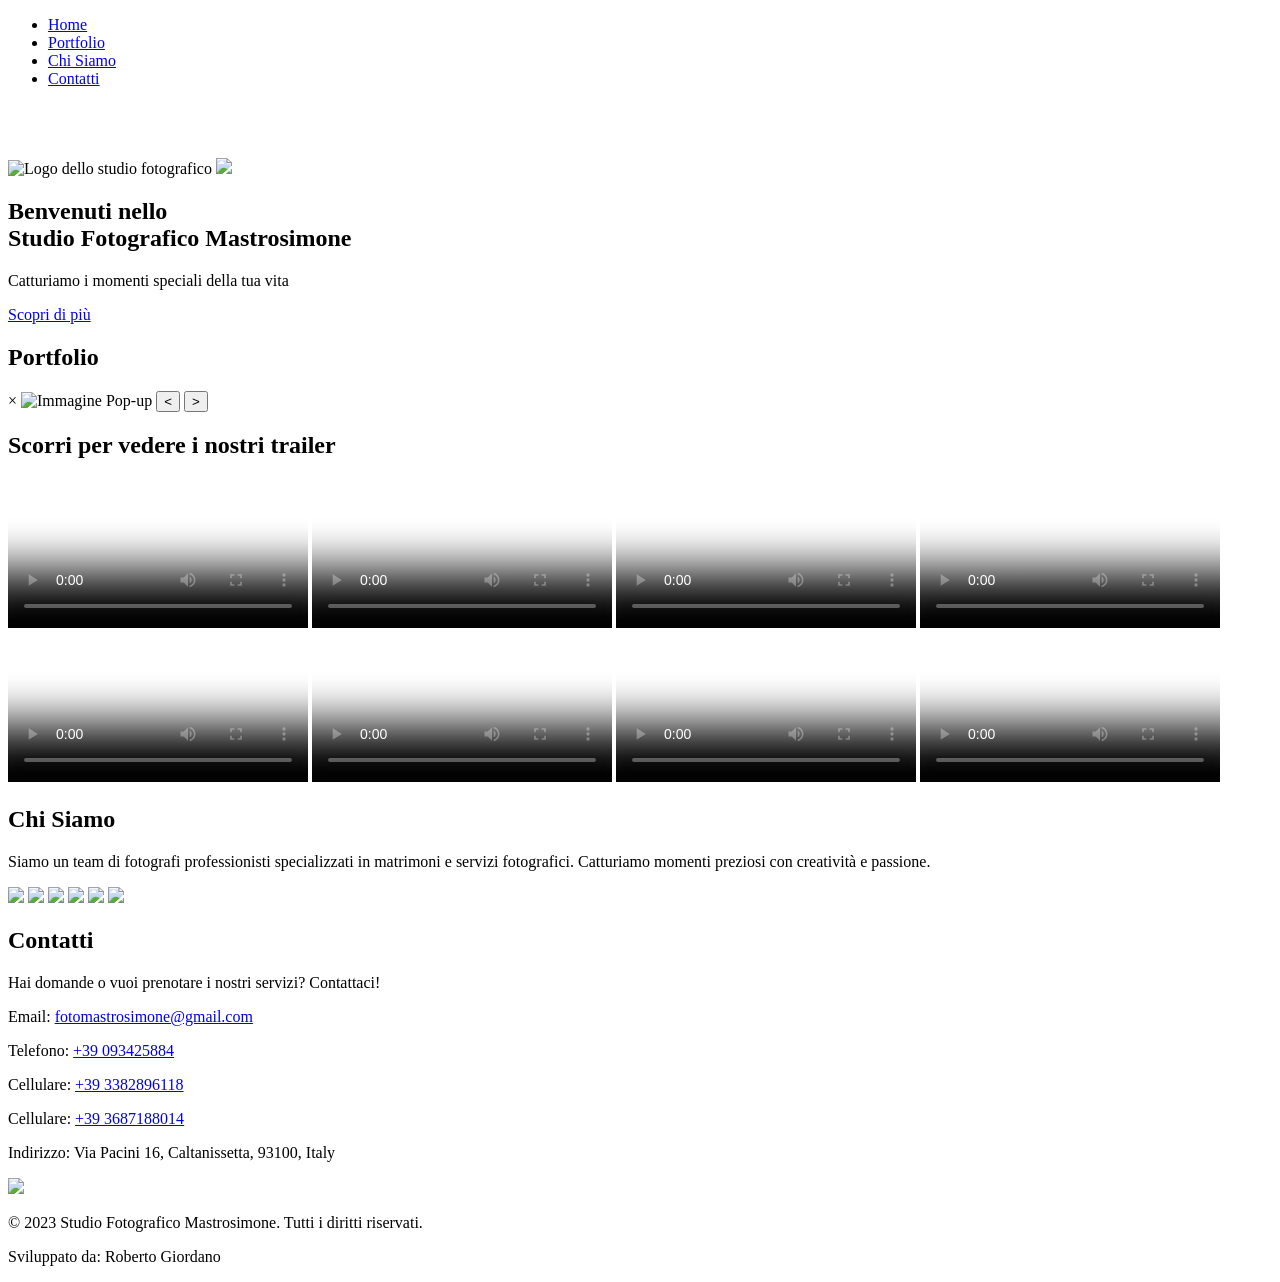
==== index.html @ b7594e7d "index.html" ====
<!DOCTYPE html>
<html lang="en">
<head>
    <meta charset="UTF-8">
    <meta name="viewport" content="width=device-width, initial-scale=1.0">
    <link rel="stylesheet" href="style.css">
    <title>Studio Fotografico Mastrosimone</title>
</head>
<body>
    <header>
        <nav>
          <ul>
            <li><a href="#home">Home</a></li>
            <li><a href="#portfolio">Portfolio</a></li>
            <li><a href="#about">Chi Siamo</a></li>
            <li><a href="#contact">Contatti</a></li>
          </ul>
        </nav>
      </header>
      <br><br><br>
  <section id="home" class="hero">
    <img  class="logo" src="file/logo.gif" alt="Logo dello studio fotografico">
    <img src="file/studio/imgLoc-7.jpg" id="background">
    <div class="hero-content">
        <h1>Benvenuti nello <br id="divisor"> Studio Fotografico Mastrosimone</h1>
        <p>Catturiamo i momenti speciali della tua vita</p>
        <a href="#portfolio" class="cta-button">Scopri di più</a>
    </div>
  </section>

  

  <section id="portfolio" class="portfolio">
    <h2>Portfolio</h2>

    <div class="scroll-container" id="scrollContainer1">
    <!-- Le immagini verranno aggiunte dinamicamente qui -->
    </div>

    <div class="scroll-container" id="scrollContainerBimbi">
        <!-- Le immagini verranno aggiunte dinamicamente qui -->
    </div>

    <div class="scroll-container" id="scrollContainer2">
        <!-- Le immagini verranno aggiunte dinamicamente qui -->
    </div>

    <!-- Pop-up -->
  <div class="popup" id="popup">
    <span class="popup-close" id="popupClose">&times;</span>
    <img class="popup-image" id="popupImage" src="" alt="Immagine Pop-up">
    <button class="popup-prev" id="popupPrev" onclick="prevImg()">&lt;</button>
    <button class="popup-next" id="popupNext" onclick="nextImg()">&gt;</button>
  </div>
  <h2>Scorri per vedere i nostri trailer</h2>
  <div class="videosection">
    
    <video controls poster="file/video/poster0.jpg">
      <!-- Fallback content for browsers that don't support video -->
      <p>Your browser does not support the video tag.</p>
      
      <!-- Lazy-loaded video sources -->
      <source src="file/video/trailer0.mp4" type="video/mp4">

    </video>

    <video controls poster="file/video/poster1.jpg">
      <!-- Fallback content for browsers that don't support video -->
      <p>Your browser does not support the video tag.</p>
      
      <!-- Lazy-loaded video sources -->
      <source src="file/video/trailer1.mp4" type="video/mp4">
    </video>

    <video controls poster="file/video/poster2.jpg">
      <!-- Fallback content for browsers that don't support video -->
      <p>Your browser does not support the video tag.</p>
      
      <!-- Lazy-loaded video sources -->
      <source src="file/video/trailer2.mp4" type="video/mp4">
    </video>

    <video controls poster="file/video/poster3.jpg">
      <!-- Fallback content for browsers that don't support video -->
      <p>Your browser does not support the video tag.</p>
      
      <!-- Lazy-loaded video sources -->
      <source src="file/video/trailer3.mp4" type="video/mp4">
    </video>

    <video controls poster="file/video/poster4.jpg">
      <!-- Fallback content for browsers that don't support video -->
      <p>Your browser does not support the video tag.</p>
      
      <!-- Lazy-loaded video sources -->
      <source src="file/video/trailer4.mp4" type="video/mp4">
    </video>

    <video controls poster="file/video/poster5.jpg">
      <!-- Fallback content for browsers that don't support video -->
      <p>Your browser does not support the video tag.</p>
      
      <!-- Lazy-loaded video sources -->
      <source src="file/video/trailer5.mp4" type="video/mp4">
    </video>

    <video controls poster="file/video/poster6.jpg">
      <!-- Fallback content for browsers that don't support video -->
      <p>Your browser does not support the video tag.</p>
      
      <!-- Lazy-loaded video sources -->
      <source src="file/video/trailer6.mp4" type="video/mp4">
    </video>

    <video controls poster="file/video/poster7.jpg">
      <!-- Fallback content for browsers that don't support video -->
      <p>Your browser does not support the video tag.</p>
      
      <!-- Lazy-loaded video sources -->
      <source src="file/video/trailer7.mp4" type="video/mp4">
    </video>
    
  </div>
  </section>



  <section id="about" class="about">
    <h2>Chi Siamo</h2>
    <p>Siamo un team di fotografi professionisti specializzati in matrimoni e servizi fotografici. Catturiamo momenti preziosi con creatività e passione.</p>
    <div class="studioIMG">
      <img src="file/studio/imgLoc-0.jpg">
      <img src="file/studio/imgLoc-1.jpg">
      <img src="file/studio/imgLoc-2.jpg">
      <img src="file/studio/imgLoc-3.jpg">
      <img src="file/studio/imgLoc-4.jpg">
      <img src="file/studio/imgLoc-6.jpg">
    </div>
  </section>

  <section id="contact" class="contact">
    <h2>Contatti</h2>
    <p>Hai domande o vuoi prenotare i nostri servizi? Contattaci!</p>
    <div class="contact-info">
      <p>Email: <a href="mailto">fotomastrosimone@gmail.com</a></p>
      <p>Telefono: <a href="tel">+39 093425884</a></p>
      <p>Cellulare: <a href="tel">+39 3382896118</a></p>
      <p>Cellulare: <a href="tel">+39 3687188014</a></p>
      <p>Indirizzo: Via Pacini 16, Caltanissetta, 93100, Italy</p>

      <a href="https://www.facebook.com/massimo.mastrosimone.5"><img src="file/icon-fb.png" width="150px"></a>
    </div>
  </section>

  <footer>
    <p>&copy; 2023 Studio Fotografico Mastrosimone. Tutti i diritti riservati.</p>
    <p>Sviluppato da: Roberto Giordano</p>
  </footer>
  

</body>
<script src="script.js"></script>
</html>
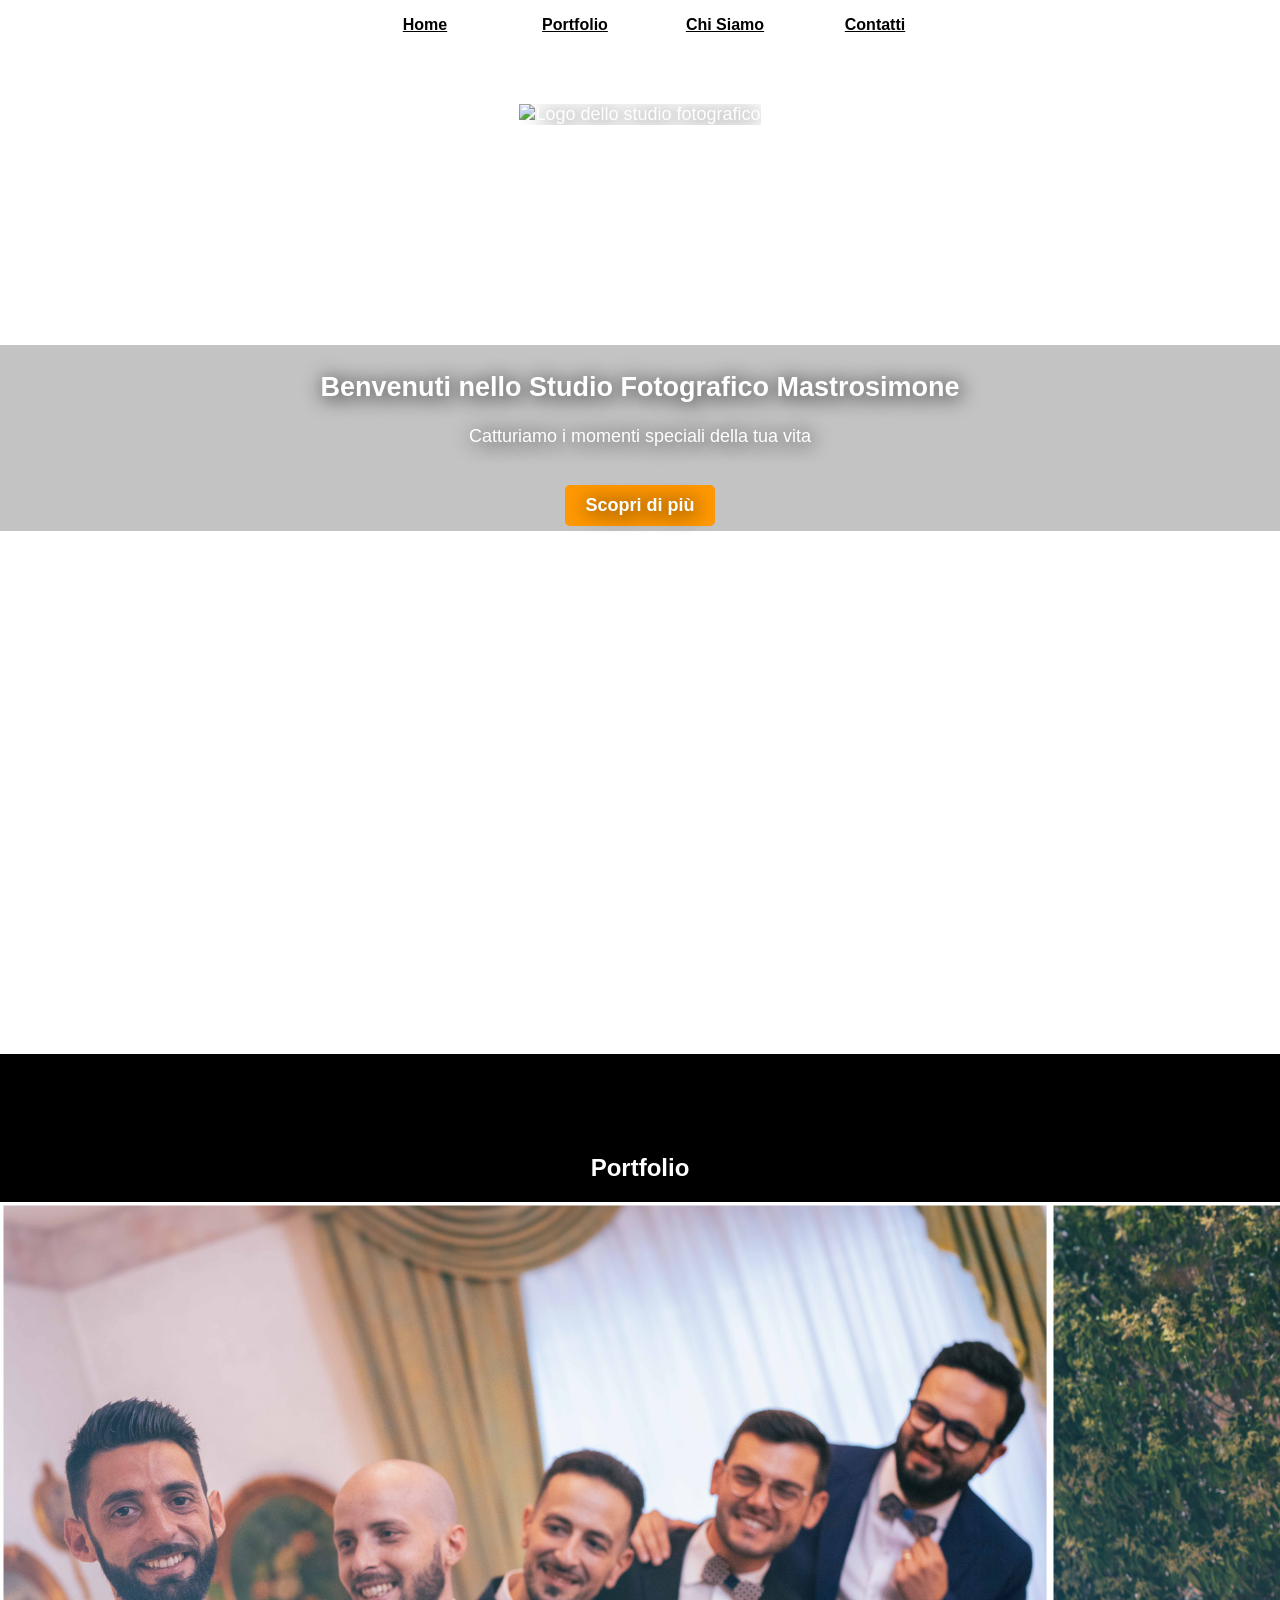
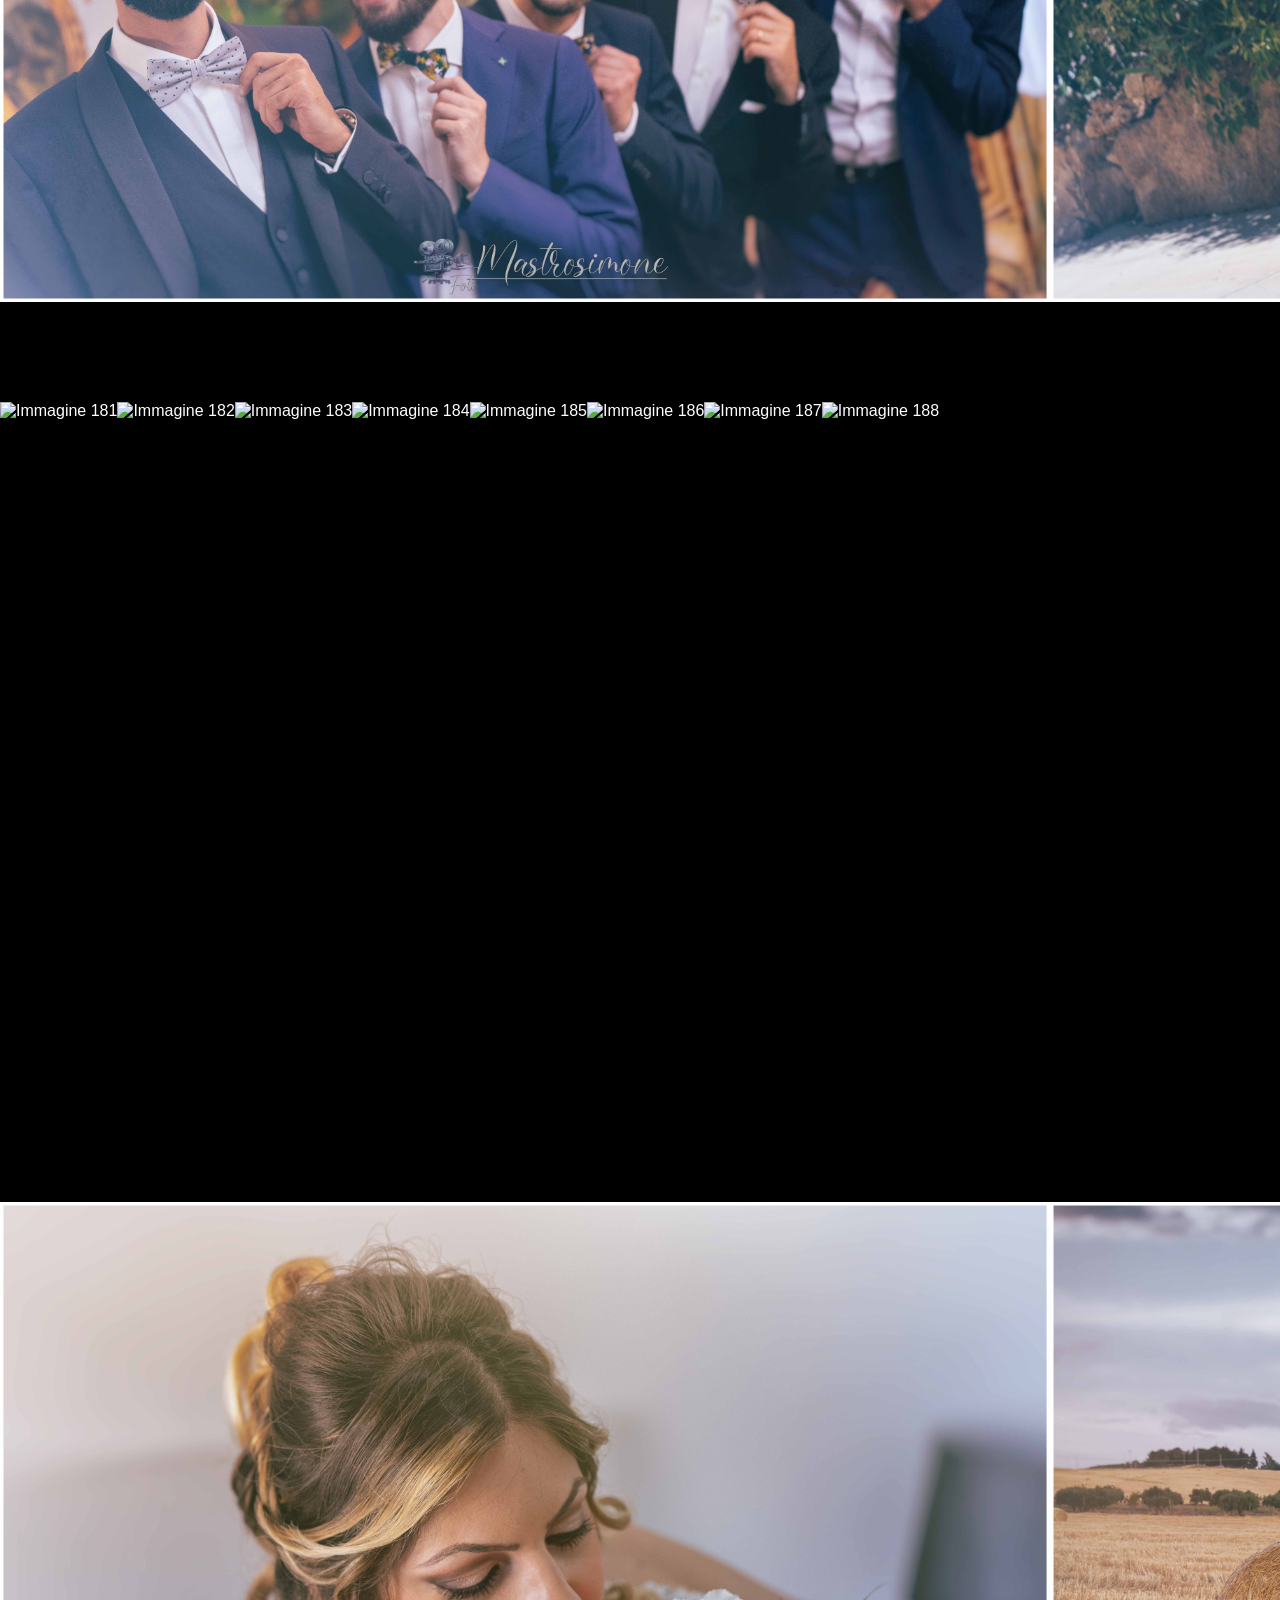
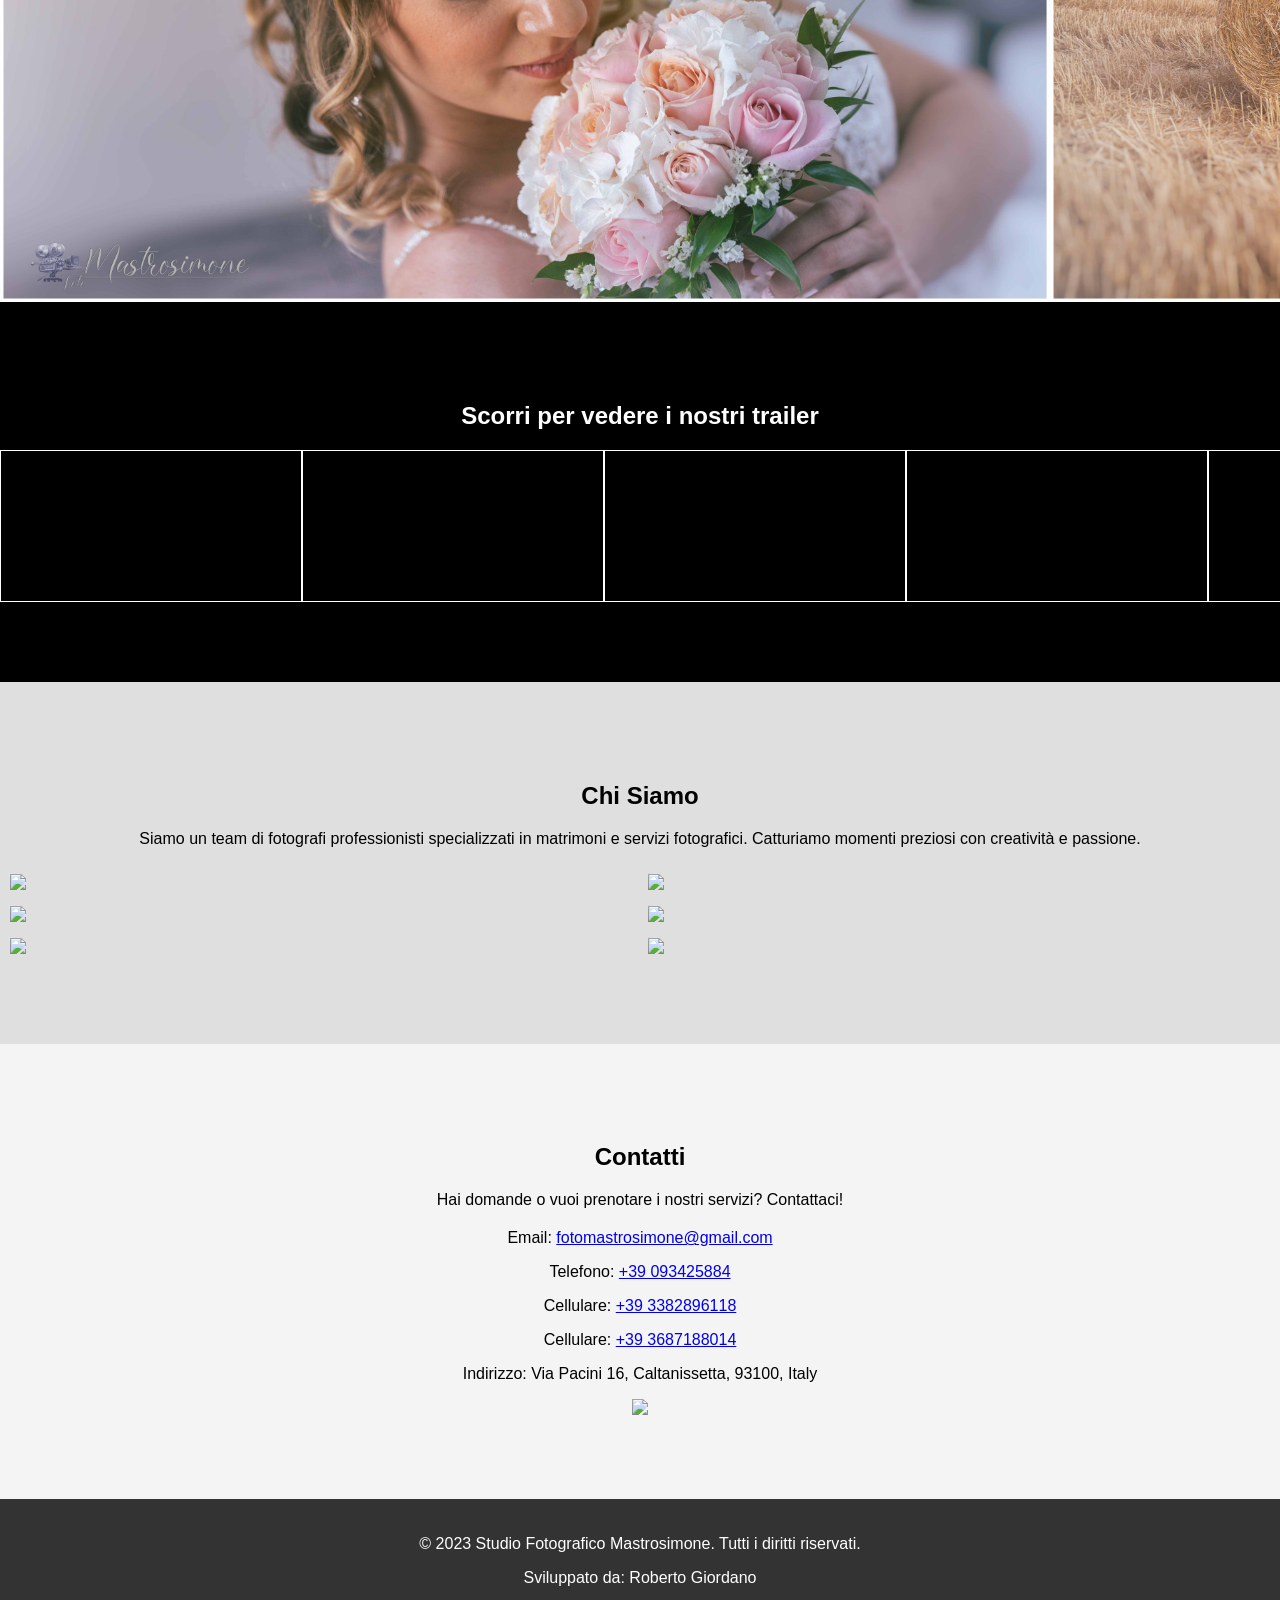
==== commit 2fac37fc: "fix bugs" ====
--- a/index.html
+++ b/index.html
@@ -19,8 +19,8 @@
       </header>
       <br><br><br>
   <section id="home" class="hero">
-    <img  class="logo" src="file/logo.gif" alt="Logo dello studio fotografico">
-    <img src="file/studio/imgLoc-7.jpg" id="background">
+    <img  class="logo" src="./file/logo.gif" alt="Logo dello studio fotografico">
+    <img src="./file/studio/imgLoc-7.jpg" id="background">
     <div class="hero-content">
         <h1>Benvenuti nello <br id="divisor"> Studio Fotografico Mastrosimone</h1>
         <p>Catturiamo i momenti speciali della tua vita</p>
@@ -55,69 +55,69 @@
   <h2>Scorri per vedere i nostri trailer</h2>
   <div class="videosection">
     
-    <video controls poster="file/video/poster0.jpg">
+    <video controls poster="./file/video/poster0.jpg">
       <!-- Fallback content for browsers that don't support video -->
       <p>Your browser does not support the video tag.</p>
       
       <!-- Lazy-loaded video sources -->
-      <source src="file/video/trailer0.mp4" type="video/mp4">
+      <source src="./file/video/trailer0.mp4" type="video/mp4">
 
     </video>
 
-    <video controls poster="file/video/poster1.jpg">
+    <video controls poster="./file/video/poster1.jpg">
       <!-- Fallback content for browsers that don't support video -->
       <p>Your browser does not support the video tag.</p>
       
       <!-- Lazy-loaded video sources -->
-      <source src="file/video/trailer1.mp4" type="video/mp4">
+      <source src="./file/video/trailer1.mp4" type="video/mp4">
     </video>
 
-    <video controls poster="file/video/poster2.jpg">
+    <video controls poster="./file/video/poster2.jpg">
       <!-- Fallback content for browsers that don't support video -->
       <p>Your browser does not support the video tag.</p>
       
       <!-- Lazy-loaded video sources -->
-      <source src="file/video/trailer2.mp4" type="video/mp4">
+      <source src="./file/video/trailer2.mp4" type="video/mp4">
     </video>
 
-    <video controls poster="file/video/poster3.jpg">
+    <video controls poster="./file/video/poster3.jpg">
       <!-- Fallback content for browsers that don't support video -->
       <p>Your browser does not support the video tag.</p>
       
       <!-- Lazy-loaded video sources -->
-      <source src="file/video/trailer3.mp4" type="video/mp4">
+      <source src="./file/video/trailer3.mp4" type="video/mp4">
     </video>
 
-    <video controls poster="file/video/poster4.jpg">
+    <video controls poster="./file/video/poster4.jpg">
       <!-- Fallback content for browsers that don't support video -->
       <p>Your browser does not support the video tag.</p>
       
       <!-- Lazy-loaded video sources -->
-      <source src="file/video/trailer4.mp4" type="video/mp4">
+      <source src="./file/video/trailer4.mp4" type="video/mp4">
     </video>
 
-    <video controls poster="file/video/poster5.jpg">
+    <video controls poster="./file/video/poster5.jpg">
       <!-- Fallback content for browsers that don't support video -->
       <p>Your browser does not support the video tag.</p>
       
       <!-- Lazy-loaded video sources -->
-      <source src="file/video/trailer5.mp4" type="video/mp4">
+      <source src="./file/video/trailer5.mp4" type="video/mp4">
     </video>
 
-    <video controls poster="file/video/poster6.jpg">
+    <video controls poster="./file/video/poster6.jpg">
       <!-- Fallback content for browsers that don't support video -->
       <p>Your browser does not support the video tag.</p>
       
       <!-- Lazy-loaded video sources -->
-      <source src="file/video/trailer6.mp4" type="video/mp4">
+      <source src="./file/video/trailer6.mp4" type="video/mp4">
     </video>
 
-    <video controls poster="file/video/poster7.jpg">
+    <video controls poster="./file/video/poster7.jpg">
       <!-- Fallback content for browsers that don't support video -->
       <p>Your browser does not support the video tag.</p>
       
       <!-- Lazy-loaded video sources -->
-      <source src="file/video/trailer7.mp4" type="video/mp4">
+      <source src="./file/video/trailer7.mp4" type="video/mp4">
     </video>
     
   </div>
@@ -129,12 +129,12 @@
     <h2>Chi Siamo</h2>
     <p>Siamo un team di fotografi professionisti specializzati in matrimoni e servizi fotografici. Catturiamo momenti preziosi con creatività e passione.</p>
     <div class="studioIMG">
-      <img src="file/studio/imgLoc-0.jpg">
-      <img src="file/studio/imgLoc-1.jpg">
-      <img src="file/studio/imgLoc-2.jpg">
-      <img src="file/studio/imgLoc-3.jpg">
-      <img src="file/studio/imgLoc-4.jpg">
-      <img src="file/studio/imgLoc-6.jpg">
+      <img src="./file/studio/imgLoc-0.jpg">
+      <img src="./file/studio/imgLoc-1.jpg">
+      <img src="./file/studio/imgLoc-2.jpg">
+      <img src="./file/studio/imgLoc-3.jpg">
+      <img src="./file/studio/imgLoc-4.jpg">
+      <img src="./file/studio/imgLoc-6.jpg">
     </div>
   </section>
 
@@ -148,7 +148,7 @@
       <p>Cellulare: <a href="tel">+39 3687188014</a></p>
       <p>Indirizzo: Via Pacini 16, Caltanissetta, 93100, Italy</p>
 
-      <a href="https://www.facebook.com/massimo.mastrosimone.5"><img src="file/icon-fb.png" width="150px"></a>
+      <a href="https://www.facebook.com/massimo.mastrosimone.5"><img src="./file/icon-fb.png" width="150px"></a>
     </div>
   </section>
 
--- a/style.css
+++ b/style.css
@@ -0,0 +1,274 @@
+  /* Stili globali */
+  body {
+    font-family: Arial, sans-serif;
+    margin: 0;
+    padding: 0;
+  }
+
+
+  /* Header */
+  header {
+    position: fixed;
+    width: 100%;
+    background-color: rgba(255, 255, 255, 0.388);
+    height: 50px;
+    display: flex;
+    justify-content: space-between;
+    align-items: center;
+  }
+
+  nav{
+    flex: 100%;
+    text-align: center;
+    display: grid;
+    grid-template-columns: 1fr 2fr 1fr;
+  }
+  
+  nav ul {
+    grid-column: 2/3;
+    list-style: none;
+    display: grid;
+    grid-template-columns: repeat(4,1fr);
+  }
+
+  @media (max-width:600px) {
+    nav ul{
+      grid-column: 1/4;
+    }
+  }
+  
+  nav li {
+    margin-right: 20px;
+  }
+  
+  nav a {
+    text-decoration: underline;
+    color:#000;
+    font-weight: bold;
+    transition: 0.2s ease-in-out;
+  }
+  
+  nav a:hover{
+    color:rgb(182, 164, 142)
+  }
+  
+
+  /* Hero Section */
+  .hero {
+    background-image: url('file/studio/imgLoc-7.jpg');
+    background-size: cover;
+    background-position: center;
+    color: #fff;
+    text-shadow: 2px 2px 20px #000;
+    font-size: large;
+    text-align: center;
+    min-height: 1000px;
+  }
+
+  @media (max-width:600px){
+    .hero{
+      background-image:none;
+      background-color: #000;
+      min-height: 50px;
+    }
+  }
+
+  #background{
+    display: none;
+  }
+
+  @media (max-width:600px){
+    #background{
+      display: block;
+      width: 100%;
+    }
+  }
+
+  .hero .logo{
+    height: 130px;
+    margin-bottom: 220px;
+    margin-top: 50px;;
+  }
+
+  @media (max-width:600px) {
+    .hero .logo{
+      height: 70px;
+      margin-top: 20px;;
+      margin-bottom: 10px;
+    }
+  }
+
+  .hero-content{
+    background-color: #8a8a8a83;
+    padding: 5px;
+  }
+
+   @media (max-width:600px) {
+    .hero-content{
+      font-size: small;
+    }
+  }
+
+  #divisor{
+    display: none;
+  }
+
+  @media (max-width:600px) {
+    #divisor{
+      display: block;
+    }
+  }
+  
+  .cta-button {
+    display: inline-block;
+    background-color: #ff9800;
+    color: #fff;
+    padding: 10px 20px;
+    border-radius: 5px;
+    text-decoration: none;
+    margin-top: 20px;
+    font-weight: bold;
+    transition: background-color 0.3s ease-in-out;
+  }
+
+  .cta-button:hover{
+    background-color: #905700;
+  }
+  
+  
+  /* Portfolio Section */
+  .portfolio {
+    padding: 80px 0;
+    text-align: center;
+    background-color: #000;
+    color: #fff;
+  }
+
+  @media (max-width:600px) {
+    .portfolio{
+      padding: 20px 0px;
+    }
+  }
+  
+  .scroll-container {
+    display: flex;
+    overflow-x: scroll;
+    width: 100%;
+    margin-bottom: 100px;;
+  }
+  
+  .image {
+    flex: 0 0 auto;
+    width: auto;
+    height: 700px;
+    object-fit: cover;
+  }
+
+  @media (max-width:600px) {
+    .portfolio .image{
+      height: 200px;
+    }
+  }
+
+
+.popup {
+  display: none;
+  position: fixed;
+  top: 0;
+  left: 0;
+  width: 100%;
+  height: 100%;
+  background-color: rgba(0, 0, 0, 0.7);
+  justify-content: center;
+  align-items: center;
+}
+
+.popup-image {
+  max-width: 80%;
+  max-height: 80%;
+}
+
+.popup-close,
+.popup-prev,
+.popup-next {
+  position: absolute;
+  top: 20px;
+  
+  color: white;
+  background: none;
+  border: none;
+  font-size: 24px;
+  cursor: pointer;
+}
+
+.popup-close {
+  right: 30px;
+}
+
+.popup-prev {
+  top: 50%;
+  left: 10px;
+}
+
+.popup-next {
+  top: 50%;
+  right: 10px;
+}
+
+.videosection{
+  display: flex;
+  overflow-x: scroll;
+}
+
+.videosection video{
+  width: 100%;
+  border: 1px solid white;
+}
+ 
+  /* About Us Section */
+  .about {
+    padding: 80px 0;
+    text-align: center;
+    background-color: #33333327;
+  }
+
+  .studioIMG{
+    display: grid;
+    grid-template-columns: repeat(2,1fr);
+    column-gap: 1rem;
+    row-gap: 1rem;
+    padding: 10px 10px;
+  }
+
+  @media (max-width:600px) {
+    .studioIMG{
+      grid-template-columns: 1fr;
+    }
+  }
+  
+  .studioIMG img{
+    width:100%;
+  }
+
+ 
+
+
+  
+  /* Contact Section */
+  .contact {
+    background-color: #f4f4f4;
+    padding: 80px 0;
+    text-align: center;
+  }
+  
+  .contact-info {
+    margin-top: 20px;
+  }
+  
+  /* Footer */
+  footer {
+    background-color: #333;
+    color: #fff;
+    text-align: center;
+    padding: 20px;
+  }
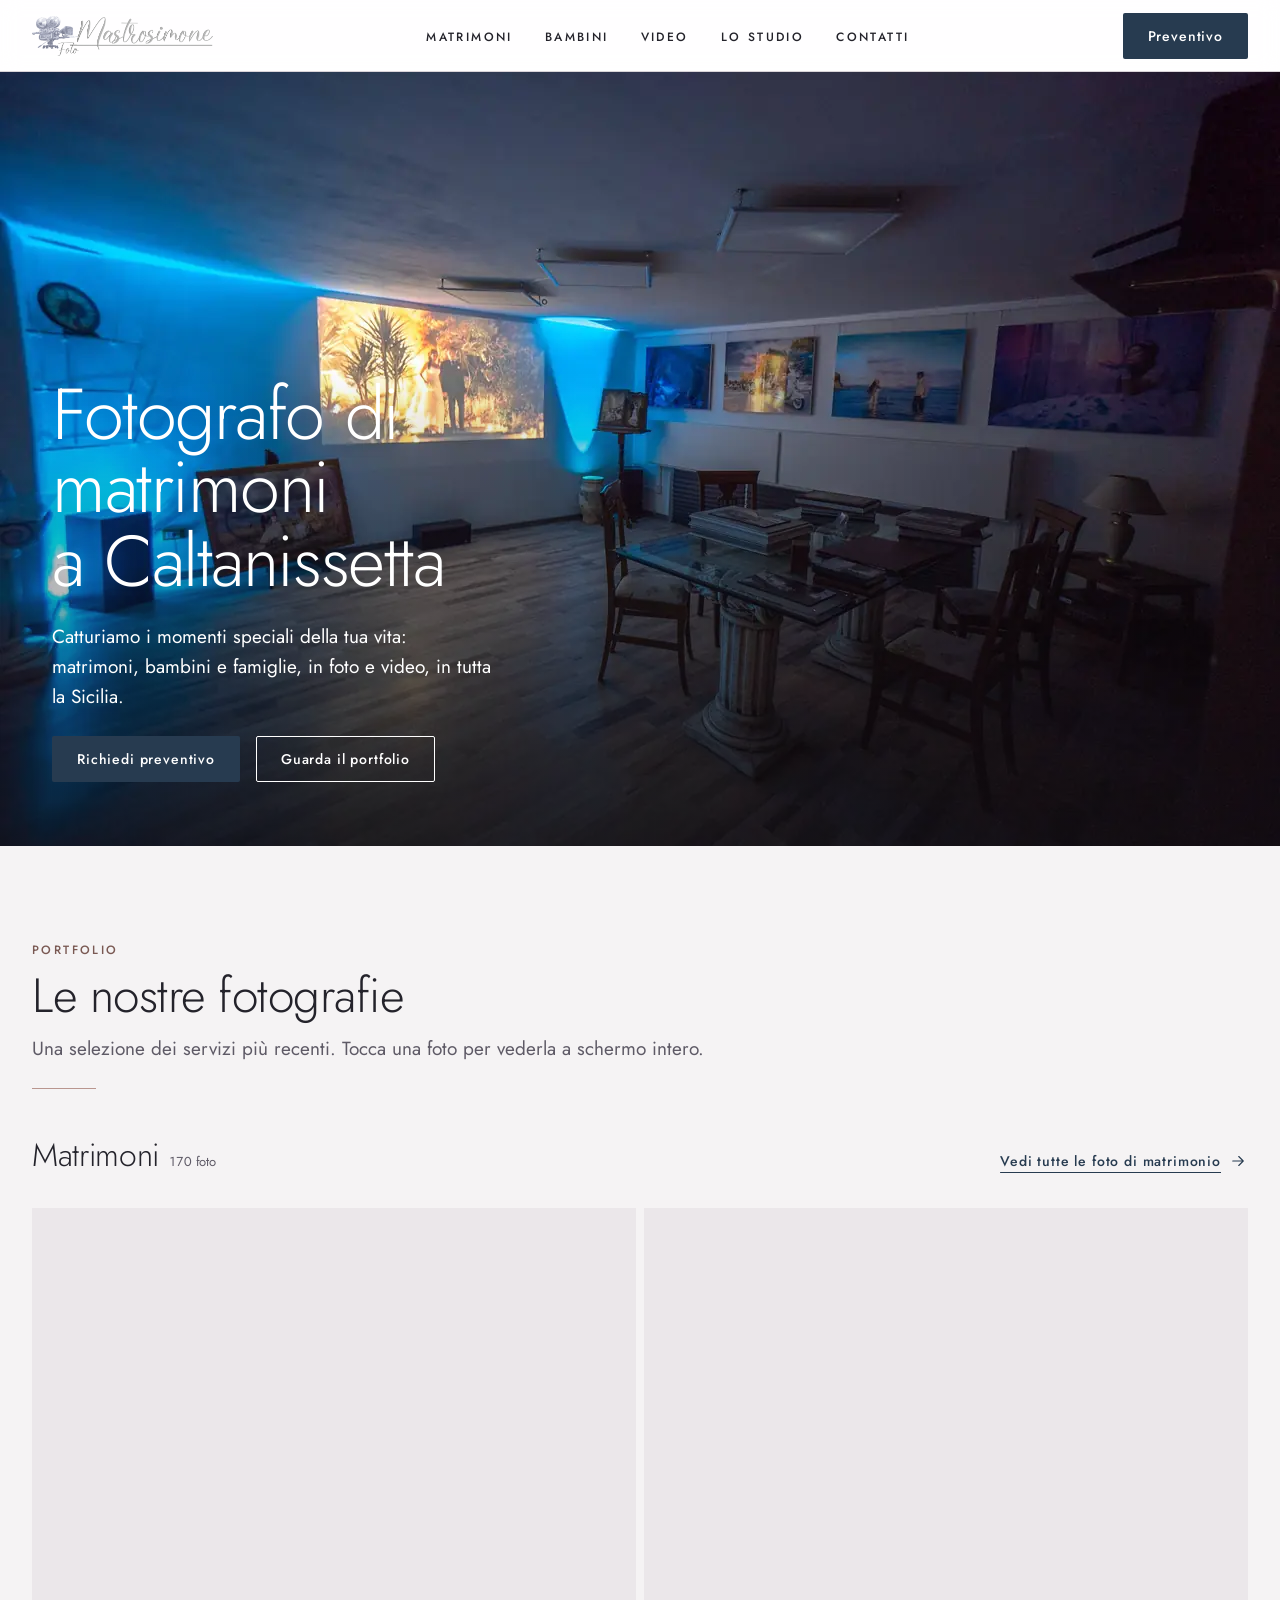
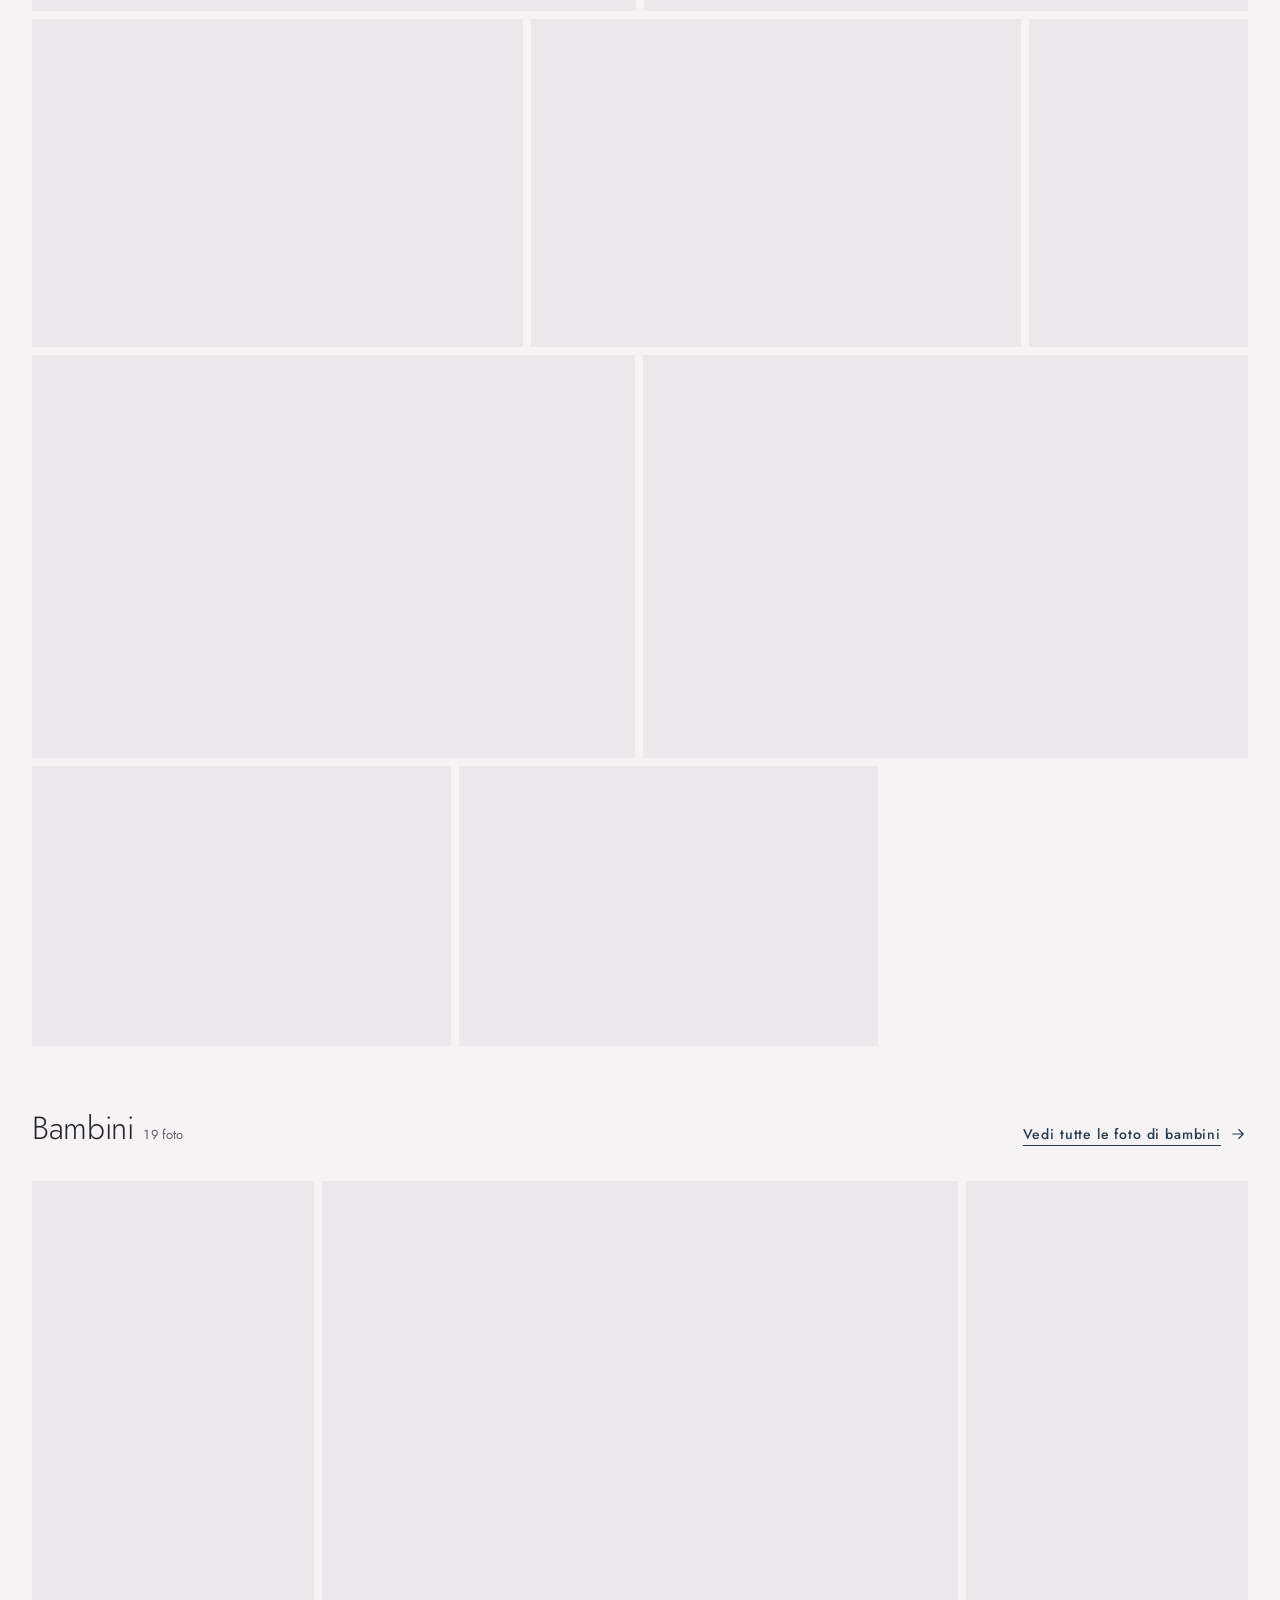
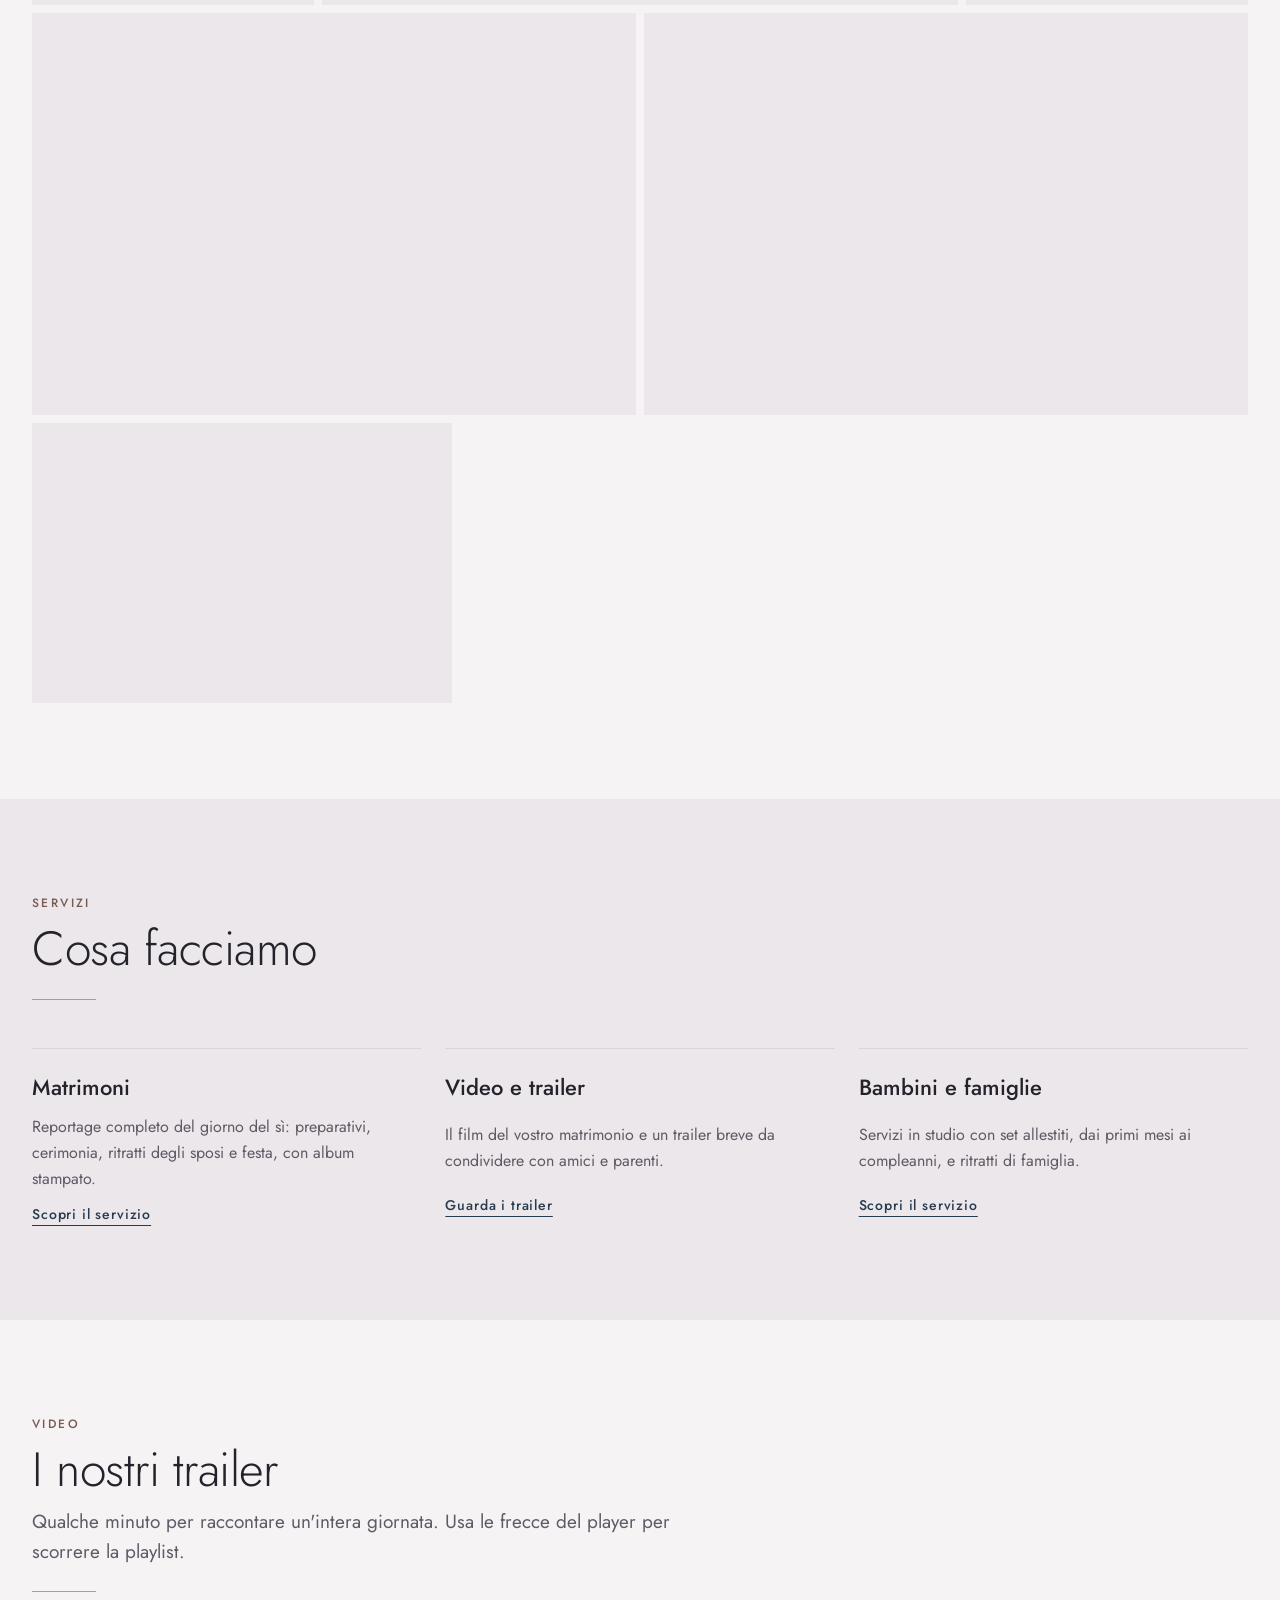
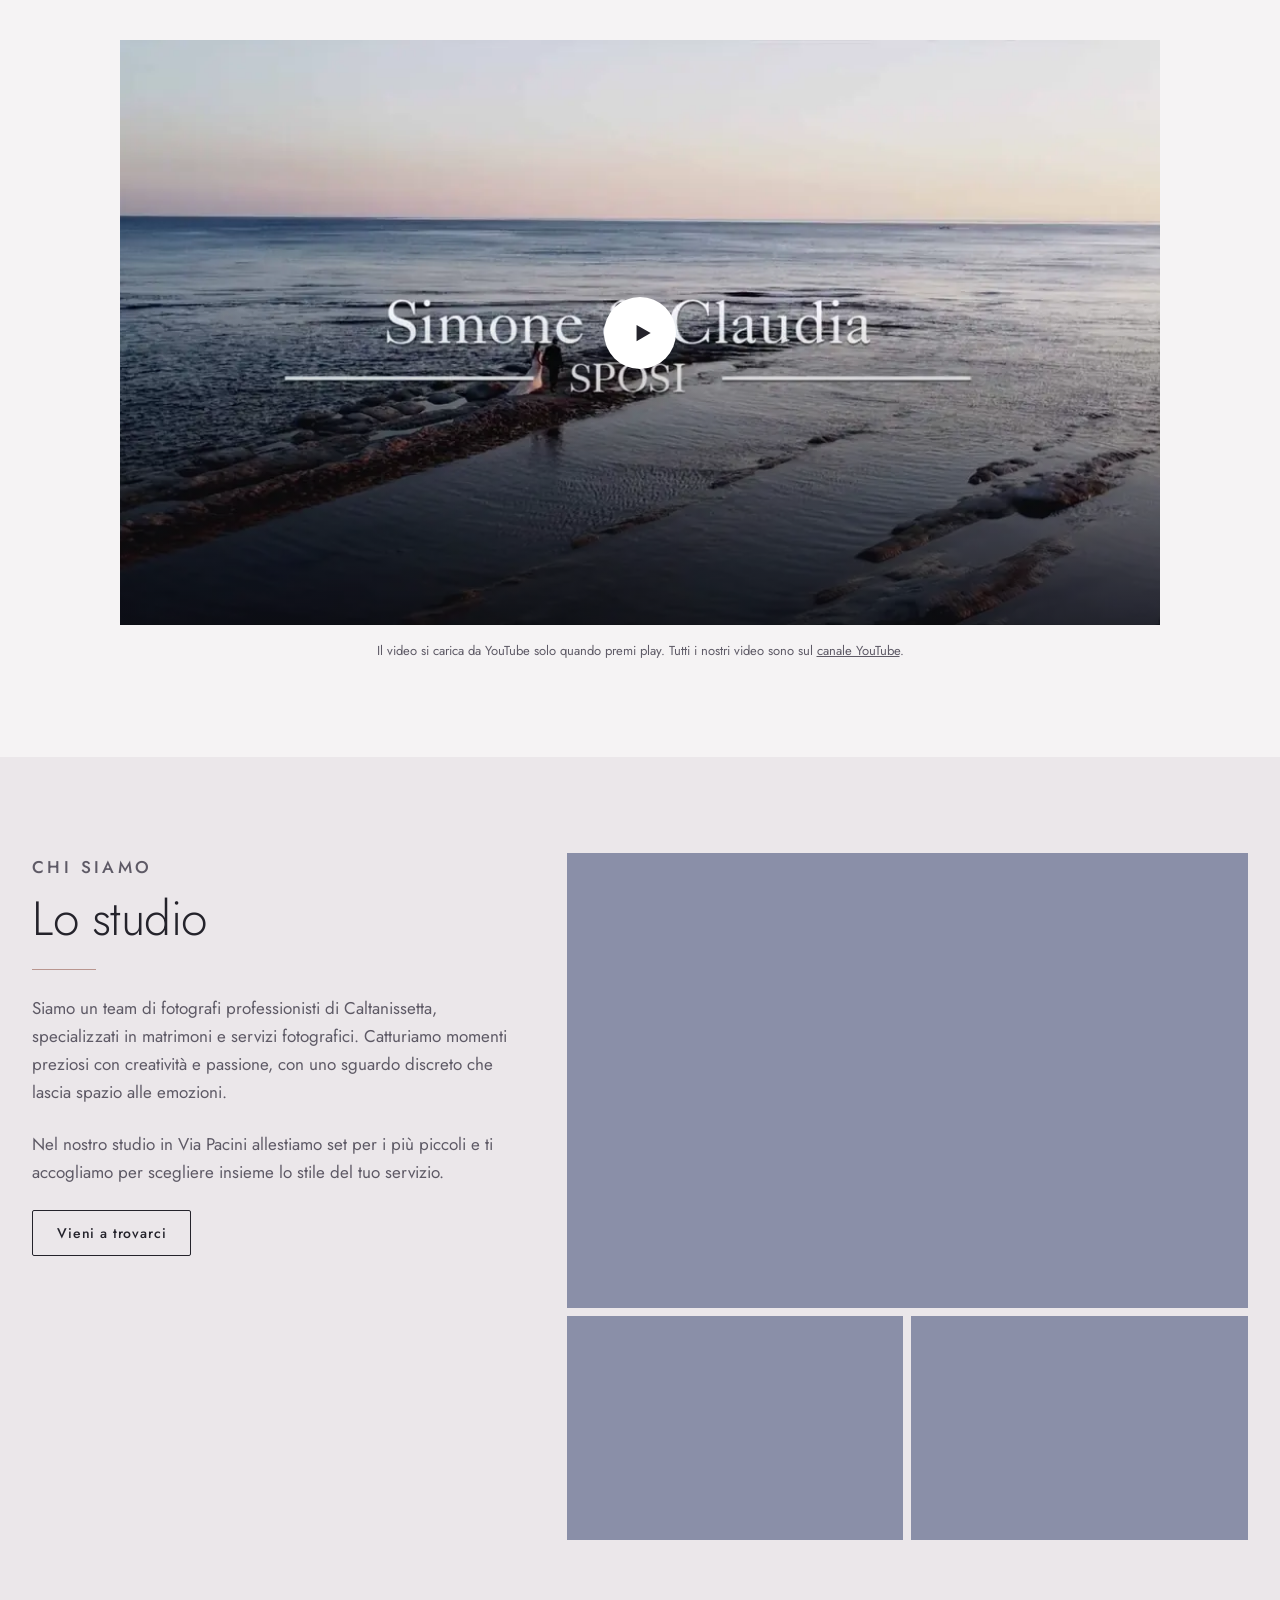
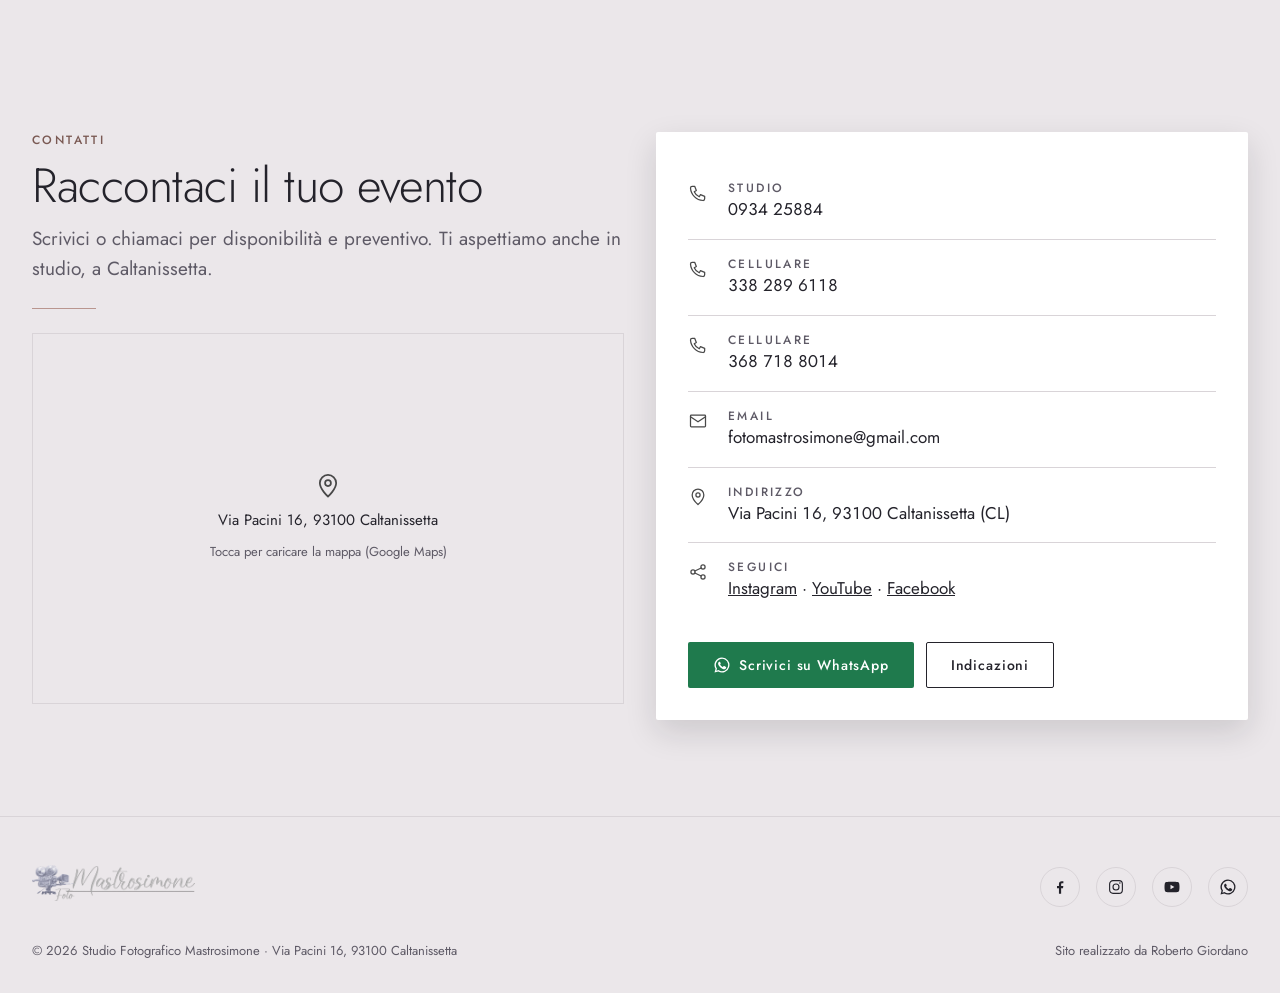
==== commit b95ace99: "Restyling sito: design system, gallerie Cloudinary, video YouTube, SEO - Nuova UI dal design system " ====
--- a/index.html
+++ b/index.html
@@ -1,163 +1,197 @@
-<!DOCTYPE html>
-<html lang="en">
+<!doctype html>
+<html lang="it">
 <head>
-    <meta charset="UTF-8">
-    <meta name="viewport" content="width=device-width, initial-scale=1.0">
-    <link rel="stylesheet" href="style.css">
-    <title>Studio Fotografico Mastrosimone</title>
+  <meta charset="utf-8">
+  <meta name="viewport" content="width=device-width, initial-scale=1, viewport-fit=cover">
+  <title>Fotografo Matrimoni Caltanissetta | Foto Mastrosimone</title>
+  <meta name="description" content="Studio fotografico a Caltanissetta: foto e video di matrimoni, servizi per bambini e famiglie in Sicilia. Guarda il portfolio e richiedi un preventivo.">
+  <link rel="canonical" href="https://www.fotomastrosimone.it/">
+  <meta name="robots" content="index, follow, max-image-preview:large">
+  <meta name="theme-color" content="#f5f3f4" media="(prefers-color-scheme: light)">
+  <meta name="theme-color" content="#14151b" media="(prefers-color-scheme: dark)">
+  <meta name="format-detection" content="telephone=no">
+
+  <meta property="og:type" content="website">
+  <meta property="og:locale" content="it_IT">
+  <meta property="og:site_name" content="Studio Fotografico Mastrosimone">
+  <meta property="og:title" content="Fotografo Matrimoni Caltanissetta | Foto Mastrosimone">
+  <meta property="og:description" content="Studio fotografico a Caltanissetta: foto e video di matrimoni, servizi per bambini e famiglie in Sicilia. Guarda il portfolio e richiedi un preventivo.">
+  <meta property="og:url" content="https://www.fotomastrosimone.it/">
+  <meta property="og:image" content="https://www.fotomastrosimone.it/img/og-cover.jpg">
+  <meta property="og:image:width" content="1200">
+  <meta property="og:image:height" content="630">
+  <meta property="og:image:alt" content="Sposi sulla spiaggia di Cefalù fotografati dallo Studio Mastrosimone">
+  <meta name="twitter:card" content="summary_large_image">
+
+  <link rel="icon" href="/favicon.ico" sizes="48x48">
+  <link rel="icon" href="/img/icon-192.png" type="image/png" sizes="192x192">
+  <link rel="apple-touch-icon" href="/img/apple-touch-icon.png">
+  <link rel="manifest" href="/site.webmanifest">
+
+  <link rel="preconnect" href="https://fonts.googleapis.com">
+  <link rel="preconnect" href="https://fonts.gstatic.com" crossorigin>
+  <link rel="preconnect" href="https://res.cloudinary.com" crossorigin>
+  <link rel="preload" as="image" href="/img/studio-7-1280.webp" imagesrcset="/img/studio-7-768.webp 768w, /img/studio-7-1280.webp 1280w, /img/studio-7-1920.webp 1920w" imagesizes="100vw" fetchpriority="high">
+  <link rel="stylesheet" href="https://fonts.googleapis.com/css2?family=Jost:wght@300;400;500&display=swap">
+  <link rel="stylesheet" href="/css/tokens.css">
+  <link rel="stylesheet" href="/css/main.css">
+  <script type="module" src="/js/main.js"></script>
+  <script type="application/ld+json">{"@context": "https://schema.org", "@type": "ProfessionalService", "@id": "https://www.fotomastrosimone.it/#studio", "name": "Studio Fotografico Mastrosimone", "alternateName": "Foto Mastrosimone", "description": "Studio fotografico a Caltanissetta: fotografie e video di matrimoni, servizi fotografici per bambini e famiglie in tutta la Sicilia.", "url": "https://www.fotomastrosimone.it/", "logo": "https://www.fotomastrosimone.it/img/icon-512.png", "image": ["https://www.fotomastrosimone.it/img/og-cover.jpg"], "telephone": "+39 0934 25884", "email": "fotomastrosimone@gmail.com", "address": {"@type": "PostalAddress", "streetAddress": "Via Pacini 16", "addressLocality": "Caltanissetta", "postalCode": "93100", "addressRegion": "CL", "addressCountry": "IT"}, "areaServed": [{"@type": "City", "name": "Caltanissetta"}, {"@type": "AdministrativeArea", "name": "Sicilia"}], "contactPoint": [{"@type": "ContactPoint", "telephone": "+39 338 289 6118", "contactType": "customer service", "availableLanguage": ["it"]}, {"@type": "ContactPoint", "telephone": "+39 368 718 8014", "contactType": "customer service", "availableLanguage": ["it"]}], "sameAs": ["https://www.facebook.com/massimo.mastrosimone.5", "https://www.instagram.com/mastrosimonemassimo/", "https://www.youtube.com/@massimomastrosimone9468"], "knowsAbout": ["Fotografia di matrimonio", "Video di matrimonio", "Fotografia di bambini", "Ritratti di famiglia"]}</script>
+  <script type="application/ld+json">{"@context": "https://schema.org", "@type": "WebSite", "@id": "https://www.fotomastrosimone.it/#website", "url": "https://www.fotomastrosimone.it/", "name": "Studio Fotografico Mastrosimone", "inLanguage": "it-IT", "publisher": {"@id": "https://www.fotomastrosimone.it/#studio"}}</script>
 </head>
 <body>
-    <header>
-        <nav>
-          <ul>
-            <li><a href="#home">Home</a></li>
-            <li><a href="#portfolio">Portfolio</a></li>
-            <li><a href="#about">Chi Siamo</a></li>
-            <li><a href="#contact">Contatti</a></li>
-          </ul>
-        </nav>
+<a class="fm-skip" href="#contenuto">Vai al contenuto</a>
+<header class="fm-header">
+  <a class="fm-header__logo" href="/" aria-label="Studio Fotografico Mastrosimone, home">
+    <img class="fm-logo-light" src="/img/logo-argento.webp" alt="Foto Mastrosimone" width="181" height="40">
+    <img class="fm-logo-dark" src="/img/logo-chiaro.webp" alt="" width="181" height="40">
+  </a>
+  <nav aria-label="Principale">
+    <ul class="fm-nav" id="menu">
+      <li><a href="/matrimoni/">Matrimoni</a></li>
+      <li><a href="/bambini/">Bambini</a></li>
+      <li><a href="/#video">Video</a></li>
+      <li><a href="/#studio">Lo studio</a></li>
+      <li><a href="/#contatti">Contatti</a></li>
+    </ul>
+  </nav>
+  <a class="fm-btn fm-btn--primary" href="/#contatti">Preventivo</a>
+  <button type="button" class="fm-burger" aria-label="Apri menu" aria-expanded="false" aria-controls="menu"><svg viewBox="0 0 24 24" width="24" height="24" fill="none" stroke="currentColor" stroke-width="1.5" stroke-linecap="round" aria-hidden="true"><path d="M4 8h16M4 16h16"/></svg></button>
+</header>
+<main id="contenuto">
+<section class="fm-hero" aria-labelledby="hero-title">
+  <div class="fm-hero__slides" data-slides>
+    <img class="is-active" src="/img/studio-7-1280.webp" srcset="/img/studio-7-768.webp 768w, /img/studio-7-1280.webp 1280w, /img/studio-7-1920.webp 1920w" sizes="100vw" alt="Interno dello Studio Fotografico Mastrosimone in Via Pacini, Caltanissetta" width="1920" height="1282" fetchpriority="high" decoding="async">
+    <img alt="" aria-hidden="true" data-src="/img/studio-0-1280.webp" data-srcset="/img/studio-0-768.webp 768w, /img/studio-0-1280.webp 1280w, /img/studio-0-1920.webp 1920w" sizes="100vw" width="1920" height="1282" decoding="async">
+    <img alt="" aria-hidden="true" data-src="/img/studio-1-1280.webp" data-srcset="/img/studio-1-768.webp 768w, /img/studio-1-1280.webp 1280w, /img/studio-1-1920.webp 1920w" sizes="100vw" width="1920" height="1282" decoding="async">
+    <img alt="" aria-hidden="true" data-src="/img/studio-2-1280.webp" data-srcset="/img/studio-2-768.webp 768w, /img/studio-2-1280.webp 1280w, /img/studio-2-1920.webp 1920w" sizes="100vw" width="1920" height="1282" decoding="async">
+    <img alt="" aria-hidden="true" data-src="/img/studio-3-1280.webp" data-srcset="/img/studio-3-768.webp 768w, /img/studio-3-1280.webp 1280w, /img/studio-3-1920.webp 1920w" sizes="100vw" width="1920" height="1282" decoding="async">
+    <img alt="" aria-hidden="true" data-src="/img/studio-4-1280.webp" data-srcset="/img/studio-4-768.webp 768w, /img/studio-4-1280.webp 1280w, /img/studio-4-1920.webp 1920w" sizes="100vw" width="1920" height="1282" decoding="async">
+    <img alt="" aria-hidden="true" data-src="/img/studio-6-1280.webp" data-srcset="/img/studio-6-768.webp 768w, /img/studio-6-1280.webp 1280w, /img/studio-6-1920.webp 1920w" sizes="100vw" width="1920" height="1282" decoding="async">
+  </div>
+  <div class="fm-hero__body">
+    <h1 id="hero-title">Fotografo di matrimoni a Caltanissetta</h1>
+    <p>Catturiamo i momenti speciali della tua vita: matrimoni, bambini e famiglie, in foto e video, in tutta la Sicilia.</p>
+    <div class="fm-hero__ctas">
+      <a class="fm-btn fm-btn--primary" href="#contatti">Richiedi preventivo</a>
+      <a class="fm-btn fm-btn--on-photo" href="#portfolio">Guarda il portfolio</a>
+    </div>
+  </div>
+</section>
+
+<section class="fm-section" id="portfolio" aria-labelledby="portfolio-title">
+  <header class="fm-heading">
+    <p class="fm-heading__eyebrow">Portfolio</p>
+    <h2 id="portfolio-title">Le nostre fotografie</h2>
+    <p class="fm-heading__lead">Una selezione dei servizi più recenti. Tocca una foto per vederla a schermo intero.</p>
+  </header>
+
+  <div class="fm-gallery-block" data-gallery-block>
+    <div class="fm-gallery-block__head">
+      <h3>Matrimoni <span class="fm-gallery-block__count" data-gallery-count="matrimoni"></span></h3>
+      <a class="fm-btn fm-btn--ghost" href="/matrimoni/">Vedi tutte le foto di matrimonio <svg viewBox="0 0 24 24" fill="none" stroke="currentColor" stroke-width="1.5" stroke-linecap="round" stroke-linejoin="round" aria-hidden="true"><path d="M5 12h14M13 6l6 6-6 6"/></svg></a>
+    </div>
+    <div class="fm-gallery" data-gallery="matrimoni" data-limit="9"></div>
+  </div>
+
+  <div class="fm-gallery-block" data-gallery-block>
+    <div class="fm-gallery-block__head">
+      <h3>Bambini <span class="fm-gallery-block__count" data-gallery-count="bimbi"></span></h3>
+      <a class="fm-btn fm-btn--ghost" href="/bambini/">Vedi tutte le foto di bambini <svg viewBox="0 0 24 24" fill="none" stroke="currentColor" stroke-width="1.5" stroke-linecap="round" stroke-linejoin="round" aria-hidden="true"><path d="M5 12h14M13 6l6 6-6 6"/></svg></a>
+    </div>
+    <div class="fm-gallery" data-gallery="bimbi" data-limit="6"></div>
+  </div>
+</section>
+
+<section class="fm-section fm-section--sunk" aria-labelledby="servizi-title">
+  <header class="fm-heading">
+    <p class="fm-heading__eyebrow">Servizi</p>
+    <h2 id="servizi-title">Cosa facciamo</h2>
+  </header>
+  <ul class="fm-services">
+    <li><h3>Matrimoni</h3><p>Reportage completo del giorno del sì: preparativi, cerimonia, ritratti degli sposi e festa, con album stampato.</p><a href="/matrimoni/">Scopri il servizio</a></li>
+    <li><h3>Video e trailer</h3><p>Il film del vostro matrimonio e un trailer breve da condividere con amici e parenti.</p><a href="#video">Guarda i trailer</a></li>
+    <li><h3>Bambini e famiglie</h3><p>Servizi in studio con set allestiti, dai primi mesi ai compleanni, e ritratti di famiglia.</p><a href="/bambini/">Scopri il servizio</a></li>
+  </ul>
+</section>
+
+<section class="fm-section" id="video" aria-labelledby="video-title">
+  <header class="fm-heading">
+    <p class="fm-heading__eyebrow">Video</p>
+    <h2 id="video-title">I nostri trailer</h2>
+    <p class="fm-heading__lead">Qualche minuto per raccontare un'intera giornata. Usa le frecce del player per scorrere la playlist.</p>
+  </header>
+  <!-- Inserire qui l'ID della playlist YouTube (la parte dopo "list=" nel link della playlist). Vuoto = sezione nascosta. -->
+  <div class="fm-player" data-yt-playlist="PLRaZwiSmr7_g">
+    <button type="button" class="fm-video__frame" aria-label="Riproduci i trailer video su YouTube">
+      <img src="/img/video-poster.webp" alt="" width="1280" height="569" loading="lazy" decoding="async">
+      <span class="fm-video__play"><svg viewBox="0 0 24 24" fill="currentColor" aria-hidden="true"><path d="M7 4.5v15l13-7.5z"/></svg></span>
+    </button>
+    <p class="fm-player__note">Il video si carica da YouTube solo quando premi play. Tutti i nostri video sono sul <a href="https://www.youtube.com/@massimomastrosimone9468/playlists" rel="noopener" target="_blank">canale YouTube</a>.</p>
+  </div>
+</section>
+
+<section class="fm-section fm-section--sunk" id="studio" aria-labelledby="studio-title">
+  <div class="fm-split fm-container">
+    <div class="fm-split__text">
+      <header class="fm-heading" style="margin:0">
+        <p class="fm-heading__eyebrow">Chi siamo</p>
+        <h2 id="studio-title">Lo studio</h2>
       </header>
-      <br><br><br>
-  <section id="home" class="hero">
-    <img  class="logo" src="./file/logo.gif" alt="Logo dello studio fotografico">
-    <img src="./file/studio/imgLoc-7.jpg" id="background">
-    <div class="hero-content">
-        <h1>Benvenuti nello <br id="divisor"> Studio Fotografico Mastrosimone</h1>
-        <p>Catturiamo i momenti speciali della tua vita</p>
-        <a href="#portfolio" class="cta-button">Scopri di più</a>
+      <p>Siamo un team di fotografi professionisti di Caltanissetta, specializzati in matrimoni e servizi fotografici. Catturiamo momenti preziosi con creatività e passione, con uno sguardo discreto che lascia spazio alle emozioni.</p>
+      <p>Nel nostro studio in Via Pacini allestiamo set per i più piccoli e ti accogliamo per scegliere insieme lo stile del tuo servizio.</p>
+      <div><a class="fm-btn fm-btn--secondary" href="#contatti">Vieni a trovarci</a></div>
     </div>
-  </section>
+    <div class="fm-studio" data-studio></div>
+  </div>
+</section>
 
-  
-
-  <section id="portfolio" class="portfolio">
-    <h2>Portfolio</h2>
-
-    <div class="scroll-container" id="scrollContainer1">
-    <!-- Le immagini verranno aggiunte dinamicamente qui -->
+<section class="fm-section fm-section--sunk" id="contatti" aria-labelledby="contatti-title">
+  <div class="fm-contact">
+    <div style="display:grid;gap:var(--space-6);align-content:start">
+      <header class="fm-heading" style="margin:0">
+        <p class="fm-heading__eyebrow">Contatti</p>
+        <h2 id="contatti-title">Raccontaci il tuo evento</h2>
+        <p class="fm-heading__lead">Scrivici o chiamaci per disponibilità e preventivo. Ti aspettiamo anche in studio, a Caltanissetta.</p>
+      </header>
+      <button type="button" class="fm-map" data-map aria-label="Mostra la mappa di Google: Via Pacini 16, Caltanissetta">
+        <span><svg viewBox="0 0 24 24" fill="none" stroke="currentColor" stroke-width="1.5" stroke-linecap="round" stroke-linejoin="round" aria-hidden="true"><path d="M12 21s-7-6.2-7-11.5a7 7 0 0 1 14 0C19 14.8 12 21 12 21Z"/><circle cx="12" cy="9.5" r="2.5"/></svg>Via Pacini 16, 93100 Caltanissetta<small>Tocca per caricare la mappa (Google Maps)</small></span>
+      </button>
     </div>
-
-    <div class="scroll-container" id="scrollContainerBimbi">
-        <!-- Le immagini verranno aggiunte dinamicamente qui -->
+    <div class="fm-contact__card">
+      <ul class="fm-contact__list">
+        <li class="fm-contact__row"><svg viewBox="0 0 24 24" fill="none" stroke="currentColor" stroke-width="1.5" stroke-linecap="round" stroke-linejoin="round" aria-hidden="true"><path d="M5 4h3l2 5-2.5 1.5a11 11 0 0 0 6 6L15 14l5 2v3a2 2 0 0 1-2 2A16 16 0 0 1 3 6a2 2 0 0 1 2-2Z"/></svg><div><span class="fm-contact__label">Studio</span><a class="fm-contact__value" href="tel:+39093425884">0934 25884</a></div></li>
+        <li class="fm-contact__row"><svg viewBox="0 0 24 24" fill="none" stroke="currentColor" stroke-width="1.5" stroke-linecap="round" stroke-linejoin="round" aria-hidden="true"><path d="M5 4h3l2 5-2.5 1.5a11 11 0 0 0 6 6L15 14l5 2v3a2 2 0 0 1-2 2A16 16 0 0 1 3 6a2 2 0 0 1 2-2Z"/></svg><div><span class="fm-contact__label">Cellulare</span><a class="fm-contact__value" href="tel:+393382896118">338 289 6118</a></div></li>
+        <li class="fm-contact__row"><svg viewBox="0 0 24 24" fill="none" stroke="currentColor" stroke-width="1.5" stroke-linecap="round" stroke-linejoin="round" aria-hidden="true"><path d="M5 4h3l2 5-2.5 1.5a11 11 0 0 0 6 6L15 14l5 2v3a2 2 0 0 1-2 2A16 16 0 0 1 3 6a2 2 0 0 1 2-2Z"/></svg><div><span class="fm-contact__label">Cellulare</span><a class="fm-contact__value" href="tel:+393687188014">368 718 8014</a></div></li>
+        <li class="fm-contact__row"><svg viewBox="0 0 24 24" fill="none" stroke="currentColor" stroke-width="1.5" stroke-linecap="round" stroke-linejoin="round" aria-hidden="true"><rect x="3" y="5" width="18" height="14" rx="1"/><path d="m3 7 9 6 9-6"/></svg><div><span class="fm-contact__label">Email</span><a class="fm-contact__value" href="mailto:fotomastrosimone@gmail.com">fotomastrosimone@gmail.com</a></div></li>
+        <li class="fm-contact__row"><svg viewBox="0 0 24 24" fill="none" stroke="currentColor" stroke-width="1.5" stroke-linecap="round" stroke-linejoin="round" aria-hidden="true"><path d="M12 21s-7-6.2-7-11.5a7 7 0 0 1 14 0C19 14.8 12 21 12 21Z"/><circle cx="12" cy="9.5" r="2.5"/></svg><div><span class="fm-contact__label">Indirizzo</span><address class="fm-contact__value" style="font-style:normal">Via Pacini 16, 93100 Caltanissetta (CL)</address></div></li>
+        <li class="fm-contact__row"><svg viewBox="0 0 24 24" fill="none" stroke="currentColor" stroke-width="1.5" stroke-linecap="round" stroke-linejoin="round" aria-hidden="true"><circle cx="6" cy="12" r="2.5"/><circle cx="18" cy="6" r="2.5"/><circle cx="18" cy="18" r="2.5"/><path d="m8.2 10.8 7.6-3.6M8.2 13.2l7.6 3.6"/></svg><div><span class="fm-contact__label">Seguici</span><span class="fm-contact__value fm-contact__social"><a href="https://www.instagram.com/mastrosimonemassimo/" rel="noopener" target="_blank">Instagram</a> · <a href="https://www.youtube.com/@massimomastrosimone9468" rel="noopener" target="_blank">YouTube</a> · <a href="https://www.facebook.com/massimo.mastrosimone.5" rel="noopener" target="_blank">Facebook</a></span></div></li>
+      </ul>
+      <div class="fm-contact__actions">
+        <a class="fm-btn fm-btn--whatsapp" href="https://wa.me/393382896118?text=Ciao%2C%20vorrei%20informazioni%20per%20un%20servizio%20fotografico" rel="noopener" target="_blank"><svg viewBox="0 0 24 24" fill="currentColor" aria-hidden="true"><path d="M12 2a10 10 0 0 0-8.6 15.1L2 22l5-1.3A10 10 0 1 0 12 2Zm0 18.2a8.2 8.2 0 0 1-4.2-1.2l-.3-.2-3 .8.8-2.9-.2-.3A8.2 8.2 0 1 1 12 20.2Zm4.5-6.1c-.2-.1-1.5-.7-1.7-.8s-.4-.1-.6.1-.7.8-.8 1-.3.2-.5.1a6.7 6.7 0 0 1-3.3-2.9c-.3-.4.3-.4.7-1.3.1-.2 0-.3 0-.4l-.8-1.8c-.2-.5-.4-.4-.6-.4h-.5a1 1 0 0 0-.7.3 3 3 0 0 0-.9 2.2 5.2 5.2 0 0 0 1.1 2.7 11.8 11.8 0 0 0 4.5 4c1.7.7 2.3.8 3.2.6a2.7 2.7 0 0 0 1.8-1.2 2.2 2.2 0 0 0 .1-1.2c0-.1-.2-.2-.4-.3Z"/></svg> Scrivici su WhatsApp</a>
+        <a class="fm-btn fm-btn--secondary" href="https://www.google.com/maps/dir/?api=1&amp;destination=Via+Pacini+16,+93100+Caltanissetta" rel="noopener" target="_blank">Indicazioni</a>
+      </div>
     </div>
-
-    <div class="scroll-container" id="scrollContainer2">
-        <!-- Le immagini verranno aggiunte dinamicamente qui -->
+  </div>
+</section>
+</main>
+<footer class="fm-footer">
+  <div class="fm-footer__top">
+    <a href="/" aria-label="Studio Fotografico Mastrosimone, home">
+      <img class="fm-logo-light" src="/img/logo-argento.webp" alt="Foto Mastrosimone" width="163" height="36" loading="lazy">
+      <img class="fm-logo-dark" src="/img/logo-chiaro.webp" alt="" width="163" height="36" loading="lazy">
+    </a>
+    <div class="fm-footer__social">
+      <a href="https://www.facebook.com/massimo.mastrosimone.5" rel="noopener" target="_blank" aria-label="Facebook (si apre in una nuova scheda)"><svg viewBox="0 0 24 24" fill="currentColor" aria-hidden="true"><path d="M13.5 21v-7.5H16l.4-3h-2.9V8.6c0-.9.3-1.5 1.5-1.5h1.5V4.4a20 20 0 0 0-2.2-.1c-2.2 0-3.7 1.3-3.7 3.8v2.4H8v3h2.6V21Z"/></svg></a>
+      <a href="https://www.instagram.com/mastrosimonemassimo/" rel="noopener" target="_blank" aria-label="Instagram (si apre in una nuova scheda)"><svg viewBox="0 0 24 24" fill="none" stroke="currentColor" stroke-width="1.5" aria-hidden="true"><rect x="3.5" y="3.5" width="17" height="17" rx="4.5"/><circle cx="12" cy="12" r="4"/><circle cx="17.2" cy="6.8" r="1" fill="currentColor" stroke="none"/></svg></a>
+      <a href="https://www.youtube.com/@massimomastrosimone9468" rel="noopener" target="_blank" aria-label="YouTube (si apre in una nuova scheda)"><svg viewBox="0 0 24 24" fill="currentColor" aria-hidden="true"><path d="M21.6 7.2a2.5 2.5 0 0 0-1.8-1.8C18.2 5 12 5 12 5s-6.2 0-7.8.4A2.5 2.5 0 0 0 2.4 7.2 26 26 0 0 0 2 12a26 26 0 0 0 .4 4.8 2.5 2.5 0 0 0 1.8 1.8C5.8 19 12 19 12 19s6.2 0 7.8-.4a2.5 2.5 0 0 0 1.8-1.8A26 26 0 0 0 22 12a26 26 0 0 0-.4-4.8ZM10 15V9l5.2 3Z"/></svg></a>
+      <a href="https://wa.me/393382896118" rel="noopener" target="_blank" aria-label="WhatsApp (si apre in una nuova scheda)"><svg viewBox="0 0 24 24" fill="currentColor" aria-hidden="true"><path d="M12 2a10 10 0 0 0-8.6 15.1L2 22l5-1.3A10 10 0 1 0 12 2Zm0 18.2a8.2 8.2 0 0 1-4.2-1.2l-.3-.2-3 .8.8-2.9-.2-.3A8.2 8.2 0 1 1 12 20.2Zm4.5-6.1c-.2-.1-1.5-.7-1.7-.8s-.4-.1-.6.1-.7.8-.8 1-.3.2-.5.1a6.7 6.7 0 0 1-3.3-2.9c-.3-.4.3-.4.7-1.3.1-.2 0-.3 0-.4l-.8-1.8c-.2-.5-.4-.4-.6-.4h-.5a1 1 0 0 0-.7.3 3 3 0 0 0-.9 2.2 5.2 5.2 0 0 0 1.1 2.7 11.8 11.8 0 0 0 4.5 4c1.7.7 2.3.8 3.2.6a2.7 2.7 0 0 0 1.8-1.2 2.2 2.2 0 0 0 .1-1.2c0-.1-.2-.2-.4-.3Z"/></svg></a>
     </div>
-
-    <!-- Pop-up -->
-  <div class="popup" id="popup">
-    <span class="popup-close" id="popupClose">&times;</span>
-    <img class="popup-image" id="popupImage" src="" alt="Immagine Pop-up">
-    <button class="popup-prev" id="popupPrev" onclick="prevImg()">&lt;</button>
-    <button class="popup-next" id="popupNext" onclick="nextImg()">&gt;</button>
   </div>
-  <h2>Scorri per vedere i nostri trailer</h2>
-  <div class="videosection">
-    
-    <video controls poster="./file/video/poster0.jpg">
-      <!-- Fallback content for browsers that don't support video -->
-      <p>Your browser does not support the video tag.</p>
-      
-      <!-- Lazy-loaded video sources -->
-      <source src="./file/video/trailer0.mp4" type="video/mp4">
-
-    </video>
-
-    <video controls poster="./file/video/poster1.jpg">
-      <!-- Fallback content for browsers that don't support video -->
-      <p>Your browser does not support the video tag.</p>
-      
-      <!-- Lazy-loaded video sources -->
-      <source src="./file/video/trailer1.mp4" type="video/mp4">
-    </video>
-
-    <video controls poster="./file/video/poster2.jpg">
-      <!-- Fallback content for browsers that don't support video -->
-      <p>Your browser does not support the video tag.</p>
-      
-      <!-- Lazy-loaded video sources -->
-      <source src="./file/video/trailer2.mp4" type="video/mp4">
-    </video>
-
-    <video controls poster="./file/video/poster3.jpg">
-      <!-- Fallback content for browsers that don't support video -->
-      <p>Your browser does not support the video tag.</p>
-      
-      <!-- Lazy-loaded video sources -->
-      <source src="./file/video/trailer3.mp4" type="video/mp4">
-    </video>
-
-    <video controls poster="./file/video/poster4.jpg">
-      <!-- Fallback content for browsers that don't support video -->
-      <p>Your browser does not support the video tag.</p>
-      
-      <!-- Lazy-loaded video sources -->
-      <source src="./file/video/trailer4.mp4" type="video/mp4">
-    </video>
-
-    <video controls poster="./file/video/poster5.jpg">
-      <!-- Fallback content for browsers that don't support video -->
-      <p>Your browser does not support the video tag.</p>
-      
-      <!-- Lazy-loaded video sources -->
-      <source src="./file/video/trailer5.mp4" type="video/mp4">
-    </video>
-
-    <video controls poster="./file/video/poster6.jpg">
-      <!-- Fallback content for browsers that don't support video -->
-      <p>Your browser does not support the video tag.</p>
-      
-      <!-- Lazy-loaded video sources -->
-      <source src="./file/video/trailer6.mp4" type="video/mp4">
-    </video>
-
-    <video controls poster="./file/video/poster7.jpg">
-      <!-- Fallback content for browsers that don't support video -->
-      <p>Your browser does not support the video tag.</p>
-      
-      <!-- Lazy-loaded video sources -->
-      <source src="./file/video/trailer7.mp4" type="video/mp4">
-    </video>
-    
+  <div class="fm-footer__legal">
+    <span>© <span class="fm-tabular" data-year>2026</span> Studio Fotografico Mastrosimone · Via Pacini 16, 93100 Caltanissetta</span>
+    <span>Sito realizzato da Roberto Giordano</span>
   </div>
-  </section>
-
-
-
-  <section id="about" class="about">
-    <h2>Chi Siamo</h2>
-    <p>Siamo un team di fotografi professionisti specializzati in matrimoni e servizi fotografici. Catturiamo momenti preziosi con creatività e passione.</p>
-    <div class="studioIMG">
-      <img src="./file/studio/imgLoc-0.jpg">
-      <img src="./file/studio/imgLoc-1.jpg">
-      <img src="./file/studio/imgLoc-2.jpg">
-      <img src="./file/studio/imgLoc-3.jpg">
-      <img src="./file/studio/imgLoc-4.jpg">
-      <img src="./file/studio/imgLoc-6.jpg">
-    </div>
-  </section>
-
-  <section id="contact" class="contact">
-    <h2>Contatti</h2>
-    <p>Hai domande o vuoi prenotare i nostri servizi? Contattaci!</p>
-    <div class="contact-info">
-      <p>Email: <a href="mailto">fotomastrosimone@gmail.com</a></p>
-      <p>Telefono: <a href="tel">+39 093425884</a></p>
-      <p>Cellulare: <a href="tel">+39 3382896118</a></p>
-      <p>Cellulare: <a href="tel">+39 3687188014</a></p>
-      <p>Indirizzo: Via Pacini 16, Caltanissetta, 93100, Italy</p>
-
-      <a href="https://www.facebook.com/massimo.mastrosimone.5"><img src="./file/icon-fb.png" width="150px"></a>
-    </div>
-  </section>
-
-  <footer>
-    <p>&copy; 2023 Studio Fotografico Mastrosimone. Tutti i diritti riservati.</p>
-    <p>Sviluppato da: Roberto Giordano</p>
-  </footer>
-  
-
+</footer>
 </body>
-<script src="script.js"></script>
 </html>
--- a/css/tokens.css
+++ b/css/tokens.css
@@ -0,0 +1,85 @@
+/* Foto Mastrosimone — generated from the design system tokens.json (https://claude.ai/artifact/B8bbobnEXW3TGHrKMBXqdN). Do not edit by hand. */
+:root {
+  color-scheme: light;
+  --paper: #f5f3f4;
+  --paper-raised: #ffffff;
+  --paper-sunk: #ebe7ea;
+  --ink: #24232b;
+  --ink-muted: #5e5a66;
+  --line: #d9d4d8;
+  --notte: #273b50;
+  --on-notte: #ffffff;
+  --cipria: #b9968f;
+  --cipria-ink: #7a5953;
+  --argento: #b0b0b0;
+  --grafite: #484848;
+  --ardesia: #8a8fa8;
+  --on-photo: #ffffff;
+  --scrim: rgba(14, 15, 19, 0.62);
+  --overlay: rgba(10, 11, 14, 0.94);
+  --whatsapp: #1f7a4d;
+  --on-whatsapp: #ffffff;
+  --shadow-lift: 0 12px 32px rgba(20, 21, 27, 0.14);
+  --space-1: 4px;
+  --space-2: 8px;
+  --space-3: 12px;
+  --space-4: 16px;
+  --space-6: 24px;
+  --space-8: 32px;
+  --space-12: 48px;
+  --space-16: 64px;
+  --space-24: 96px;
+  --radius-none: 0;
+  --radius-sm: 2px;
+  --radius-pill: 999px;
+  --measure-text: 62ch;
+  --container: 1240px;
+  --header-h: 72px;
+  --font-sans: "Jost", "Futura", "Avenir Next", system-ui, sans-serif;
+}
+@media (prefers-color-scheme: dark) {
+  :root:not([data-theme="light"]) {
+    color-scheme: dark;
+    --paper: #14151b;
+    --paper-raised: #1d1f27;
+    --paper-sunk: #0e0f13;
+    --ink: #ece9ee;
+    --ink-muted: #a9a5b0;
+    --line: #2e3039;
+    --notte: #8fa6c2;
+    --on-notte: #14151b;
+    --cipria: #c9aaa4;
+    --cipria-ink: #d9bdb7;
+    --argento: #b0b0b0;
+    --grafite: #c8c8c8;
+    --ardesia: #8a8fa8;
+    --on-photo: #ffffff;
+    --scrim: rgba(14, 15, 19, 0.7);
+    --overlay: rgba(6, 6, 9, 0.96);
+    --whatsapp: #3fbf7f;
+    --on-whatsapp: #0e0f13;
+    --shadow-lift: 0 12px 32px rgba(0, 0, 0, 0.5);
+  }
+}
+:root[data-theme="dark"] {
+  color-scheme: dark;
+  --paper: #14151b;
+  --paper-raised: #1d1f27;
+  --paper-sunk: #0e0f13;
+  --ink: #ece9ee;
+  --ink-muted: #a9a5b0;
+  --line: #2e3039;
+  --notte: #8fa6c2;
+  --on-notte: #14151b;
+  --cipria: #c9aaa4;
+  --cipria-ink: #d9bdb7;
+  --argento: #b0b0b0;
+  --grafite: #c8c8c8;
+  --ardesia: #8a8fa8;
+  --on-photo: #ffffff;
+  --scrim: rgba(14, 15, 19, 0.7);
+  --overlay: rgba(6, 6, 9, 0.96);
+  --whatsapp: #3fbf7f;
+  --on-whatsapp: #0e0f13;
+  --shadow-lift: 0 12px 32px rgba(0, 0, 0, 0.5);
+}
--- a/css/main.css
+++ b/css/main.css
@@ -0,0 +1,225 @@
+/* Foto Mastrosimone — component styles. Values come from tokens.css (generated from tokens.json). */
+
+body { background: var(--paper); color: var(--ink); font-family: var(--font-sans); font-size: 16px; line-height: 26px; margin: 0; }
+:focus-visible { outline: 2px solid var(--notte); outline-offset: 3px; }
+.fm-tabular { font-variant-numeric: tabular-nums; }
+
+/* Button */
+.fm-btn { display: inline-flex; align-items: center; gap: var(--space-2); padding: var(--space-3) var(--space-6); border-radius: var(--radius-sm); border: 1px solid transparent; font: 500 14px/20px var(--font-sans); letter-spacing: .06em; text-decoration: none; cursor: pointer; transition: background-color .2s, color .2s, border-color .2s; }
+.fm-btn svg { width: 18px; height: 18px; flex: none; }
+.fm-btn--primary { background: var(--notte); color: var(--on-notte); }
+.fm-btn--primary:hover { background: var(--ink); color: var(--paper); }
+.fm-btn--secondary { background: transparent; color: var(--ink); border-color: var(--ink); }
+.fm-btn--secondary:hover { background: var(--ink); color: var(--paper); }
+.fm-btn--ghost { padding-inline: 0; background: none; color: var(--notte); text-decoration: underline; text-underline-offset: 6px; text-decoration-thickness: 1px; }
+.fm-btn--whatsapp { background: var(--whatsapp); color: var(--on-whatsapp); }
+.fm-btn--on-photo { background: transparent; color: var(--on-photo); border-color: var(--on-photo); }
+.fm-btn--on-photo:hover { background: var(--on-photo); color: #24232b; }
+
+/* Header */
+.fm-header { position: sticky; top: 0; z-index: 20; height: var(--header-h); display: flex; align-items: center; justify-content: space-between; gap: var(--space-6); padding-inline: var(--space-8); background: color-mix(in srgb, var(--paper-raised) 92%, transparent); backdrop-filter: blur(10px); border-bottom: 1px solid var(--line); }
+.fm-header__logo { display: flex; align-items: center; }
+.fm-header__logo img { height: 40px; width: auto; }
+.fm-nav { display: flex; gap: var(--space-8); list-style: none; margin: 0; padding: 0; }
+.fm-nav a { font: 500 12px/16px var(--font-sans); letter-spacing: .2em; text-transform: uppercase; color: var(--ink); text-decoration: none; padding-block: var(--space-2); border-bottom: 1px solid transparent; }
+.fm-nav a:hover, .fm-nav a[aria-current="page"] { border-bottom-color: var(--cipria); }
+.fm-burger { display: none; background: none; border: 0; color: var(--ink); padding: var(--space-2); cursor: pointer; }
+@media (max-width: 860px) {
+  .fm-header { height: 64px; padding-inline: var(--space-4); }
+  .fm-header__logo img { height: 32px; }
+  .fm-nav, .fm-header > .fm-btn { display: none; }
+  .fm-burger { display: inline-flex; }
+  .fm-header[data-open] .fm-nav { display: flex; flex-direction: column; position: absolute; inset: 64px 0 auto; background: var(--paper-raised); padding: var(--space-6) var(--space-4); gap: var(--space-4); border-bottom: 1px solid var(--line); box-shadow: var(--shadow-lift); }
+}
+
+/* Hero */
+.fm-hero { position: relative; min-height: min(86svh, 820px); display: grid; align-items: end; color: var(--on-photo); overflow: hidden; background: var(--ardesia); }
+.fm-hero__img { position: absolute; inset: 0; width: 100%; height: 100%; object-fit: cover; }
+.fm-hero::after { content: ""; position: absolute; inset: 0; background: linear-gradient(to top, var(--scrim) 0%, transparent 62%); }
+.fm-hero__body { position: relative; z-index: 1; display: grid; gap: var(--space-6); padding: var(--space-24) var(--space-8) var(--space-16); max-width: var(--container); width: 100%; margin-inline: auto; box-sizing: border-box; }
+.fm-hero__logo { width: min(340px, 70vw); height: auto; }
+.fm-hero h1 { font: 300 clamp(44px, 7vw, 72px)/1.02 var(--font-sans); letter-spacing: -.02em; margin: 0; max-width: 14ch; text-wrap: balance; }
+.fm-hero p { font: 400 19px/30px var(--font-sans); margin: 0; max-width: 40ch; }
+.fm-hero__ctas { display: flex; flex-wrap: wrap; gap: var(--space-4); }
+
+/* Section heading */
+.fm-section { padding: var(--space-24) var(--space-8); }
+.fm-section--sunk { background: var(--paper-sunk); }
+.fm-heading { display: grid; gap: var(--space-3); max-width: var(--container); margin: 0 auto var(--space-12); }
+.fm-heading__eyebrow { font: 500 12px/16px var(--font-sans); letter-spacing: .2em; text-transform: uppercase; color: var(--cipria-ink); margin: 0; }
+.fm-heading h2 { font: 300 clamp(34px, 5vw, 48px)/1.08 var(--font-sans); letter-spacing: -.01em; margin: 0; text-wrap: balance; }
+.fm-heading__lead { font: 400 19px/30px var(--font-sans); color: var(--ink-muted); max-width: var(--measure-text); margin: 0; }
+.fm-heading::after { content: ""; width: 64px; height: 1px; background: var(--cipria); margin-top: var(--space-3); }
+@media (max-width: 860px) { .fm-section { padding: var(--space-16) var(--space-4); } }
+
+/* Gallery grid: righe giustificate (ordine da sinistra a destra, spazio riservato con aspect-ratio) */
+.fm-gallery { --row: 280px; display: flex; flex-wrap: wrap; gap: var(--space-2); }
+.fm-gallery::after { content: ""; flex-grow: 9999; height: 0; }
+.fm-gallery__item { --r: 1.5; flex-grow: var(--r); flex-basis: calc(var(--r) * var(--row)); margin: 0; position: relative; overflow: hidden; border-radius: var(--radius-none); background: var(--paper-sunk); cursor: zoom-in; }
+.fm-gallery__item img { display: block; width: 100%; height: auto; opacity: 0; transition: opacity .5s ease, transform .6s cubic-bezier(.2,.7,.2,1); }
+.fm-gallery__item img.is-loaded { opacity: 1; }
+.fm-gallery__item:hover img { transform: scale(1.025); }
+.fm-gallery__item figcaption { position: absolute; inset: auto 0 0; padding: var(--space-6) var(--space-4) var(--space-3); font: 400 13px/20px var(--font-sans); color: var(--on-photo); background: linear-gradient(to top, var(--scrim), transparent); opacity: 0; transition: opacity .3s; }
+.fm-gallery__item:hover figcaption, .fm-gallery__item:focus-within figcaption { opacity: 1; }
+@media (max-width: 700px) { .fm-gallery { --row: 110px; gap: var(--space-1); } }
+@media (prefers-reduced-motion: reduce) { .fm-gallery__item img { opacity: 1; } }
+.fm-gallery__btn { all: unset; display: block; cursor: zoom-in; }
+.fm-gallery__btn:focus-visible { outline: 2px solid var(--notte); outline-offset: -2px; }
+
+/* Lightbox */
+.fm-lightbox { position: fixed; inset: 0; width: 100%; height: 100%; max-width: none; max-height: none; margin: 0; padding: 0; border: 0; background: var(--overlay); color: var(--on-photo); }
+.fm-lightbox[open] { display: grid; grid-template-rows: auto 1fr auto; }
+.fm-lightbox::backdrop { background: transparent; }
+.fm-lightbox__bar { display: flex; justify-content: space-between; align-items: center; padding: var(--space-4) var(--space-6); font: 400 13px/20px var(--font-sans); font-variant-numeric: tabular-nums; letter-spacing: .08em; }
+.fm-lightbox__stage { display: grid; place-items: center; min-height: 0; padding: 0 var(--space-16); }
+.fm-lightbox__stage img { max-width: 100%; max-height: 100%; object-fit: contain; }
+.fm-lightbox__caption { text-align: center; padding: var(--space-4); font: 400 13px/20px var(--font-sans); color: var(--on-photo); opacity: .8; }
+.fm-iconbtn { display: inline-grid; place-items: center; width: 44px; height: 44px; border-radius: var(--radius-pill); border: 1px solid rgba(255,255,255,.35); background: rgba(255,255,255,.06); color: var(--on-photo); cursor: pointer; }
+.fm-iconbtn:hover { background: rgba(255,255,255,.18); }
+.fm-iconbtn svg { width: 20px; height: 20px; }
+.fm-lightbox__prev, .fm-lightbox__next { position: absolute; top: 50%; translate: 0 -50%; }
+.fm-lightbox__prev { left: var(--space-4); }
+.fm-lightbox__next { right: var(--space-4); }
+@media (max-width: 860px) { .fm-lightbox__stage { padding: 0; } .fm-lightbox__prev, .fm-lightbox__next { top: auto; bottom: var(--space-4); translate: none; } }
+
+/* Video facade */
+.fm-videos { display: grid; grid-template-columns: repeat(auto-fit, minmax(min(100%, 360px), 1fr)); gap: var(--space-6); }
+.fm-video { display: grid; gap: var(--space-3); margin: 0; }
+.fm-video__frame { all: unset; position: relative; display: block; aspect-ratio: 16 / 9; max-width: 100%; overflow: hidden; background: var(--ardesia); cursor: pointer; }
+.fm-video__frame img { width: 100%; height: 100%; object-fit: cover; display: block; transition: transform .6s; }
+.fm-video__frame:hover img { transform: scale(1.03); }
+.fm-video__frame::after { content: ""; position: absolute; inset: 0; background: linear-gradient(to top, var(--scrim), transparent 55%); }
+.fm-video__play { position: absolute; z-index: 1; left: 50%; top: 50%; translate: -50% -50%; width: 72px; height: 72px; border-radius: var(--radius-pill); background: var(--on-photo); color: #24232b; display: grid; place-items: center; transition: transform .2s; }
+.fm-video__frame:hover .fm-video__play { transform: scale(1.08); }
+.fm-video__play svg { width: 26px; height: 26px; margin-left: 4px; }
+.fm-video__frame:focus-visible { outline: 2px solid var(--notte); outline-offset: 3px; }
+.fm-video figcaption { font: 500 22px/1.3 var(--font-sans); }
+.fm-video__meta { font: 400 13px/20px var(--font-sans); color: var(--ink-muted); }
+
+/* Contact card */
+.fm-contact { display: grid; grid-template-columns: repeat(auto-fit, minmax(min(100%, 320px), 1fr)); gap: var(--space-8); max-width: var(--container); margin-inline: auto; }
+.fm-contact__card { background: var(--paper-raised); border-radius: var(--radius-sm); padding: var(--space-8); box-shadow: var(--shadow-lift); display: grid; gap: var(--space-6); align-content: start; }
+.fm-contact__list { list-style: none; margin: 0; padding: 0; display: grid; }
+.fm-contact__row { display: grid; grid-template-columns: 24px 1fr; gap: var(--space-4); align-items: start; padding-block: var(--space-4); border-bottom: 1px solid var(--line); }
+.fm-contact__row:last-child { border-bottom: 0; }
+.fm-contact__row svg { width: 20px; height: 20px; color: var(--grafite); margin-top: 3px; }
+.fm-contact__label { display: block; font: 500 12px/16px var(--font-sans); letter-spacing: .2em; text-transform: uppercase; color: var(--ink-muted); }
+.fm-contact__value { font: 400 17px/26px var(--font-sans); color: var(--ink); text-decoration: none; font-variant-numeric: tabular-nums; }
+a.fm-contact__value:hover { color: var(--notte); text-decoration: underline; text-underline-offset: 4px; }
+.fm-contact__actions { display: flex; flex-wrap: wrap; gap: var(--space-3); }
+
+/* Footer */
+.fm-footer { background: var(--paper-sunk); border-top: 1px solid var(--line); padding: var(--space-12) var(--space-8) var(--space-8); display: grid; gap: var(--space-8); }
+.fm-footer__top { display: flex; flex-wrap: wrap; justify-content: space-between; align-items: center; gap: var(--space-6); max-width: var(--container); width: 100%; margin-inline: auto; }
+.fm-footer__top img { height: 36px; width: auto; }
+.fm-footer__social { display: flex; gap: var(--space-4); }
+.fm-footer__social a { color: var(--ink); display: inline-grid; place-items: center; width: 40px; height: 40px; border: 1px solid var(--line); border-radius: var(--radius-pill); }
+.fm-footer__social a:hover { border-color: var(--ink); }
+.fm-footer__social svg { width: 18px; height: 18px; }
+.fm-footer__legal { max-width: var(--container); width: 100%; margin-inline: auto; display: flex; flex-wrap: wrap; justify-content: space-between; gap: var(--space-3); font: 400 13px/20px var(--font-sans); color: var(--ink-muted); }
+.fm-footer__legal a { color: inherit; }
+@media (max-width: 860px) { .fm-footer { padding-inline: var(--space-4); } }
+
+/* Logo swap per tema: argento su fondi chiari, chiaro su fondi scuri */
+.fm-logo-dark { display: none; }
+[data-theme="dark"] .fm-logo-light { display: none; }
+[data-theme="dark"] .fm-logo-dark { display: block; }
+@media (prefers-color-scheme: dark) {
+  :root:not([data-theme]) .fm-logo-light { display: none; }
+  :root:not([data-theme]) .fm-logo-dark { display: block; }
+}
+
+@media (prefers-reduced-motion: reduce) { * { transition: none !important; } }
+
+/* ---------- Sito: base e layout pagina ---------- */
+*, *::before, *::after { box-sizing: border-box; }
+html { -webkit-text-size-adjust: 100%; scroll-behavior: smooth; scroll-padding-top: var(--header-h); }
+@media (prefers-reduced-motion: reduce) { html { scroll-behavior: auto; } }
+img, video { max-width: 100%; }
+a { color: var(--notte); }
+p { margin: 0; }
+h1, h2, h3 { margin: 0; font-weight: 300; }
+.visually-hidden { position: absolute !important; width: 1px; height: 1px; padding: 0; margin: -1px; overflow: hidden; clip: rect(0 0 0 0); white-space: nowrap; border: 0; }
+.fm-skip { position: absolute; left: var(--space-4); top: -100px; z-index: 50; background: var(--notte); color: var(--on-notte); padding: var(--space-3) var(--space-6); border-radius: var(--radius-sm); }
+.fm-skip:focus { top: var(--space-4); }
+.fm-container { max-width: var(--container); margin-inline: auto; }
+.fm-header { padding-top: env(safe-area-inset-top, 0px); }
+.fm-header__logo { flex: none; }
+.fm-header__logo img { width: auto; }
+
+/* Sezione con testo + immagini affiancati (Chi siamo) */
+.fm-split { display: grid; grid-template-columns: minmax(0, 5fr) minmax(0, 7fr); gap: var(--space-12); align-items: start; }
+.fm-split__text { display: grid; gap: var(--space-6); }
+.fm-split__text p { max-width: var(--measure-text); color: var(--ink-muted); font-size: 17px; line-height: 28px; }
+.fm-studio { display: grid; grid-template-columns: repeat(2, minmax(0, 1fr)); gap: var(--space-2); }
+.fm-studio img { width: 100%; height: 100%; aspect-ratio: 3 / 2; object-fit: cover; display: block; background: var(--ardesia); }
+.fm-studio img:first-child { grid-column: span 2; }
+@media (max-width: 860px) { .fm-split { grid-template-columns: 1fr; gap: var(--space-8); } }
+
+/* Servizi */
+.fm-services { list-style: none; margin: 0 auto; padding: 0; max-width: var(--container); display: grid; grid-template-columns: repeat(auto-fit, minmax(min(100%, 260px), 1fr)); gap: var(--space-8) var(--space-6); }
+.fm-services li { display: grid; gap: var(--space-3); padding-top: var(--space-6); border-top: 1px solid var(--line); }
+.fm-services h3 { font: 500 22px/1.3 var(--font-sans); }
+.fm-services p { color: var(--ink-muted); }
+.fm-services a { font: 500 14px/20px var(--font-sans); letter-spacing: .06em; justify-self: start; text-underline-offset: 6px; }
+
+/* Gallerie */
+.fm-gallery-block { max-width: var(--container); margin: 0 auto var(--space-16); display: grid; gap: var(--space-6); }
+.fm-gallery-block:last-child { margin-bottom: 0; }
+.fm-gallery-block__head { display: flex; flex-wrap: wrap; justify-content: space-between; align-items: baseline; gap: var(--space-4); }
+.fm-gallery-block__head h3 { font: 300 32px/1.15 var(--font-sans); letter-spacing: -.01em; }
+.fm-gallery-block__count { font: 400 13px/20px var(--font-sans); color: var(--ink-muted); font-variant-numeric: tabular-nums; }
+.fm-gallery--wide { max-width: 1600px; margin-inline: auto; }
+.fm-gallery__btn { width: 100%; }
+.fm-gallery-empty { color: var(--ink-muted); padding: var(--space-8) 0; }
+.fm-gallery[aria-busy="true"] { min-height: 60svh; }
+.fm-gallery-block__count:empty::before { content: "\00a0"; }
+.fm-gallery-more { display: flex; justify-content: center; margin-top: var(--space-8); }
+
+/* Testata pagine categoria */
+.fm-pagehead { padding: calc(var(--space-16) + var(--space-8)) var(--space-8) var(--space-12); }
+.fm-pagehead .fm-heading { margin-bottom: 0; }
+.fm-pagehead h1 { font: 300 clamp(40px, 6vw, 64px)/1.04 var(--font-sans); letter-spacing: -.02em; text-wrap: balance; }
+.fm-breadcrumb { font: 400 13px/20px var(--font-sans); color: var(--ink-muted); }
+.fm-breadcrumb ol { list-style: none; display: flex; gap: var(--space-2); padding: 0; margin: 0; }
+.fm-breadcrumb li + li::before { content: "/"; margin-right: var(--space-2); }
+.fm-breadcrumb a { color: inherit; }
+.fm-prose { max-width: var(--container); margin: 0 auto; display: grid; grid-template-columns: repeat(auto-fit, minmax(min(100%, 320px), 1fr)); gap: var(--space-8); }
+.fm-prose h2 { font: 400 22px/1.3 var(--font-sans); margin-bottom: var(--space-3); }
+.fm-prose p { color: var(--ink-muted); max-width: var(--measure-text); }
+@media (max-width: 860px) { .fm-pagehead { padding: var(--space-16) var(--space-4) var(--space-8); } }
+
+/* Video: player unico della playlist */
+.fm-player { max-width: 1040px; margin: 0 auto; display: grid; gap: var(--space-4); }
+.fm-player iframe { width: 100%; aspect-ratio: 16 / 9; border: 0; display: block; }
+.fm-player__note { font: 400 13px/20px var(--font-sans); color: var(--ink-muted); text-align: center; }
+.fm-player__note a { color: inherit; }
+
+/* Mappa facade */
+.fm-map { all: unset; position: relative; display: grid; place-items: center; aspect-ratio: 16 / 10; max-width: 100%; background: var(--paper-sunk); border: 1px solid var(--line); cursor: pointer; text-align: center; color: var(--ink); }
+.fm-map:focus-visible { outline: 2px solid var(--notte); outline-offset: 3px; }
+.fm-map span { display: grid; gap: var(--space-2); justify-items: center; padding: var(--space-6); font: 400 15px/24px var(--font-sans); }
+.fm-map svg { width: 28px; height: 28px; color: var(--grafite); }
+.fm-map small { color: var(--ink-muted); font-size: 13px; }
+.fm-map-frame { width: 100%; aspect-ratio: 16 / 10; border: 0; display: block; }
+
+/* Lightbox su <dialog> */
+.fm-lightbox { overflow: hidden; }
+.fm-lightbox__stage { touch-action: pan-y; }
+.fm-lightbox__stage img { width: auto; height: auto; max-height: calc(100svh - 160px); user-select: none; -webkit-user-drag: none; }
+.fm-lightbox__bar { padding-top: max(var(--space-4), env(safe-area-inset-top, 0px)); }
+
+/* 404 */
+.fm-404 { min-height: 70svh; display: grid; place-content: center; gap: var(--space-6); text-align: center; padding: var(--space-16) var(--space-4); }
+.fm-404 h1 { font: 300 clamp(40px, 6vw, 64px)/1.05 var(--font-sans); }
+.fm-404 p { color: var(--ink-muted); }
+.fm-404 .fm-hero__ctas { justify-content: center; }
+
+/* Hero: slideshow foto dello studio (dissolvenza) */
+.fm-hero__slides { position: absolute; inset: 0; }
+.fm-hero__slides img { position: absolute; inset: 0; width: 100%; height: 100%; object-fit: cover; opacity: 0; transition: opacity 1.6s ease; }
+.fm-hero__slides img.is-active { opacity: 1; }
+@media (prefers-reduced-motion: reduce) { .fm-hero__slides img { transition: none; } }
+.fm-contact__social a { color: inherit; }
+.fm-contact__social a:hover { color: var(--notte); }
+@media (max-width: 860px) { .fm-hero__body { padding: var(--space-24) var(--space-4) var(--space-12); } }
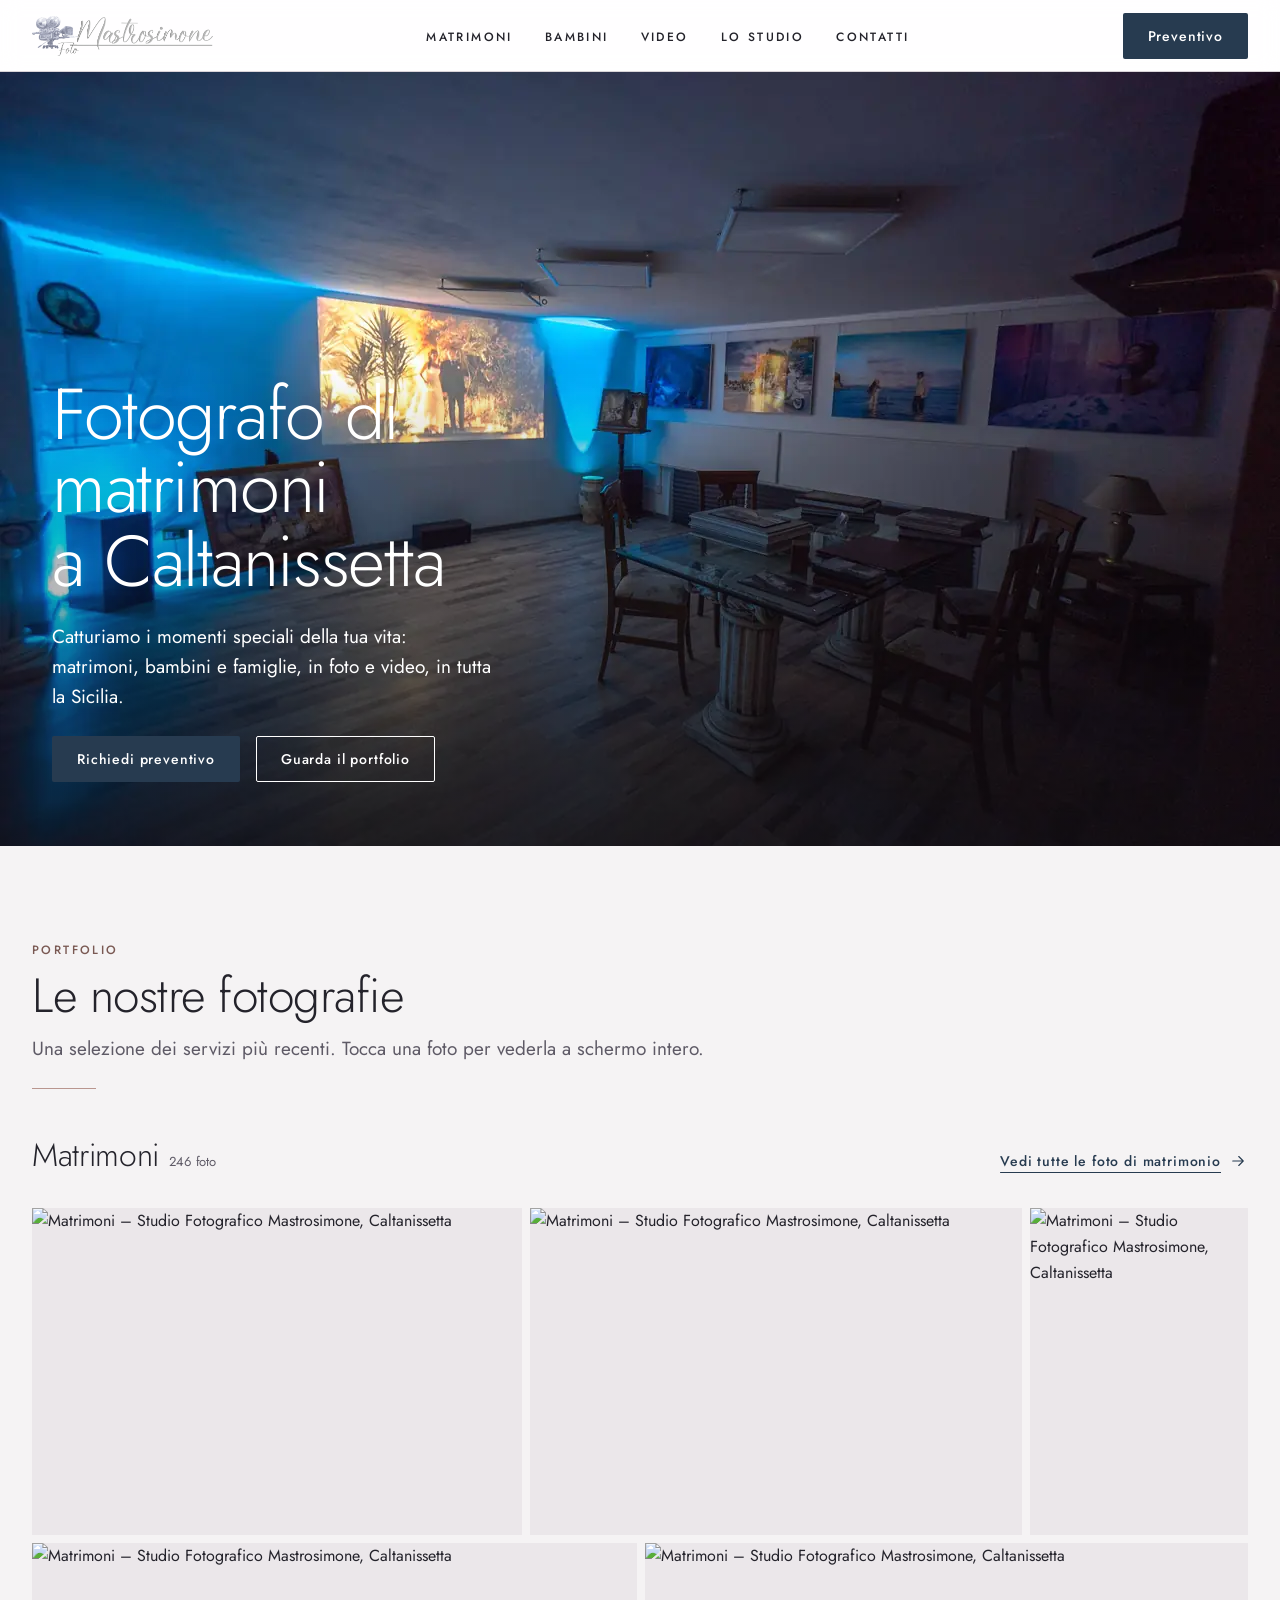
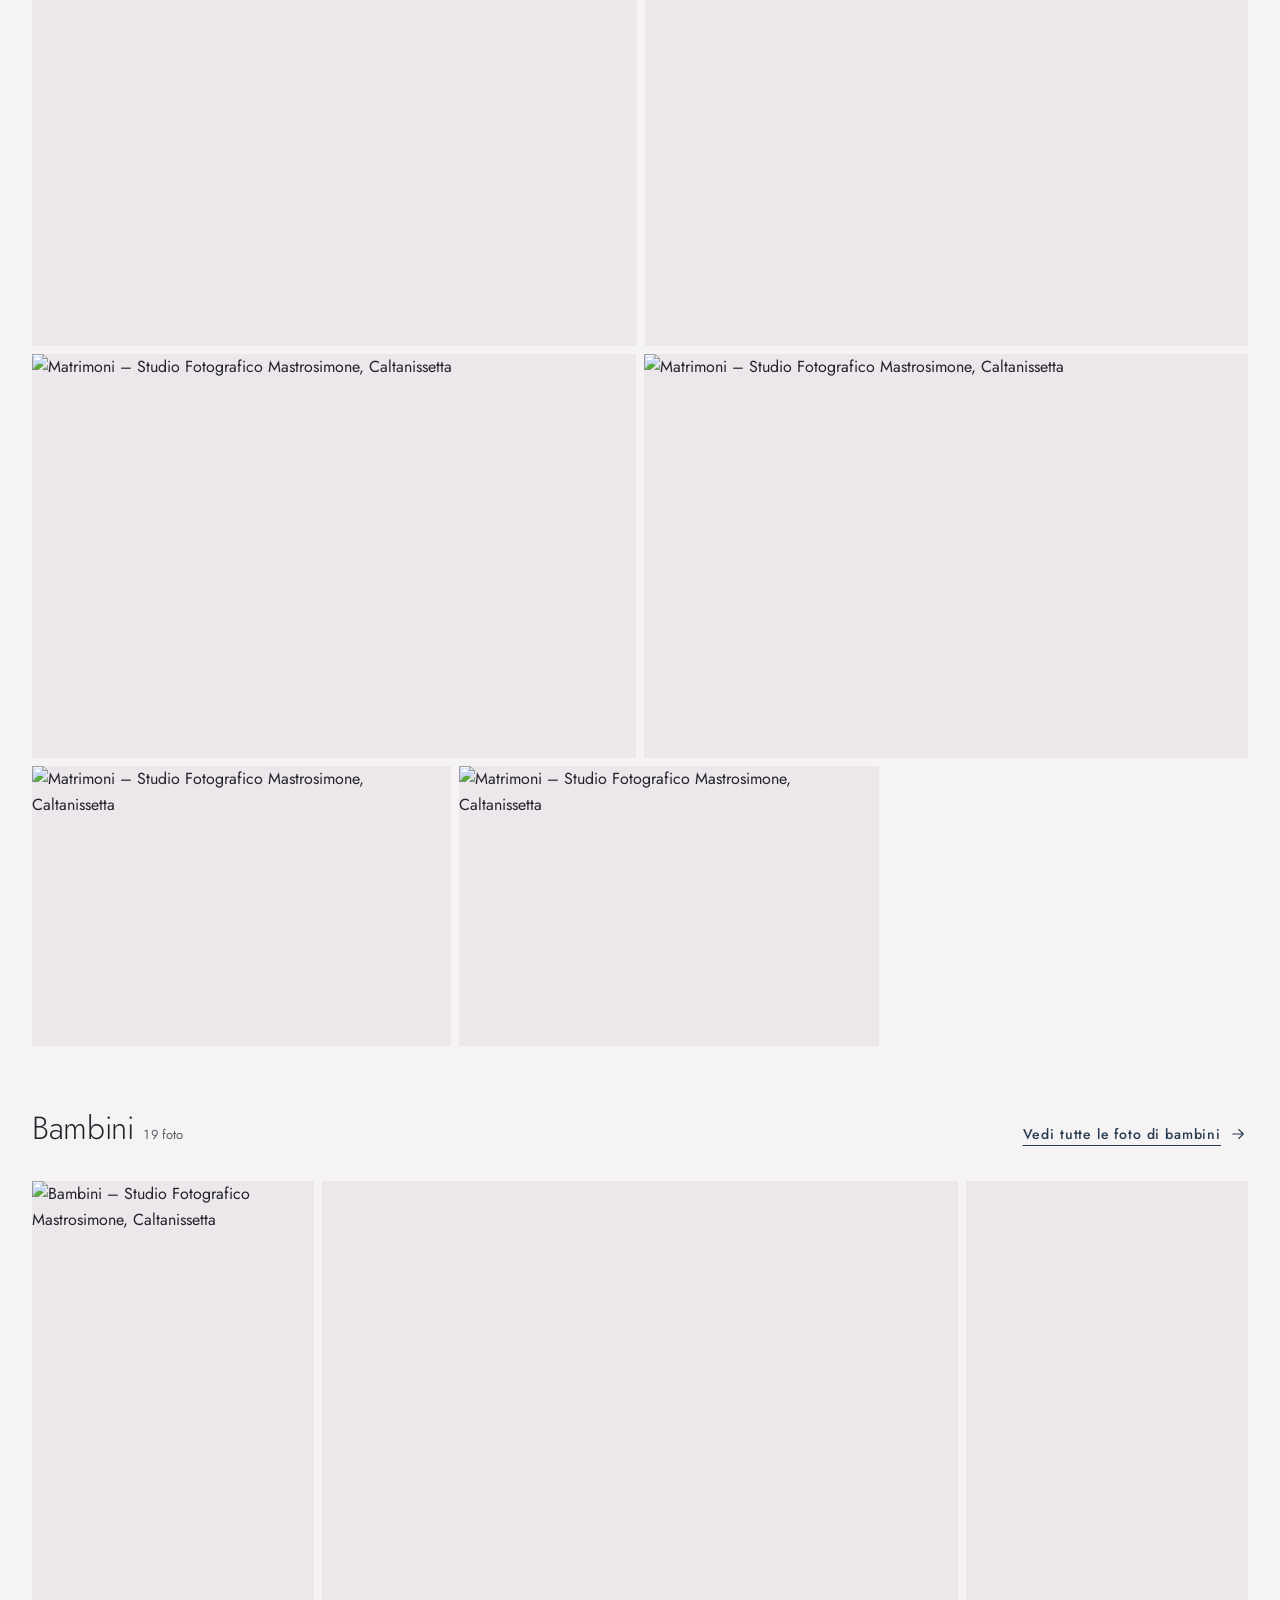
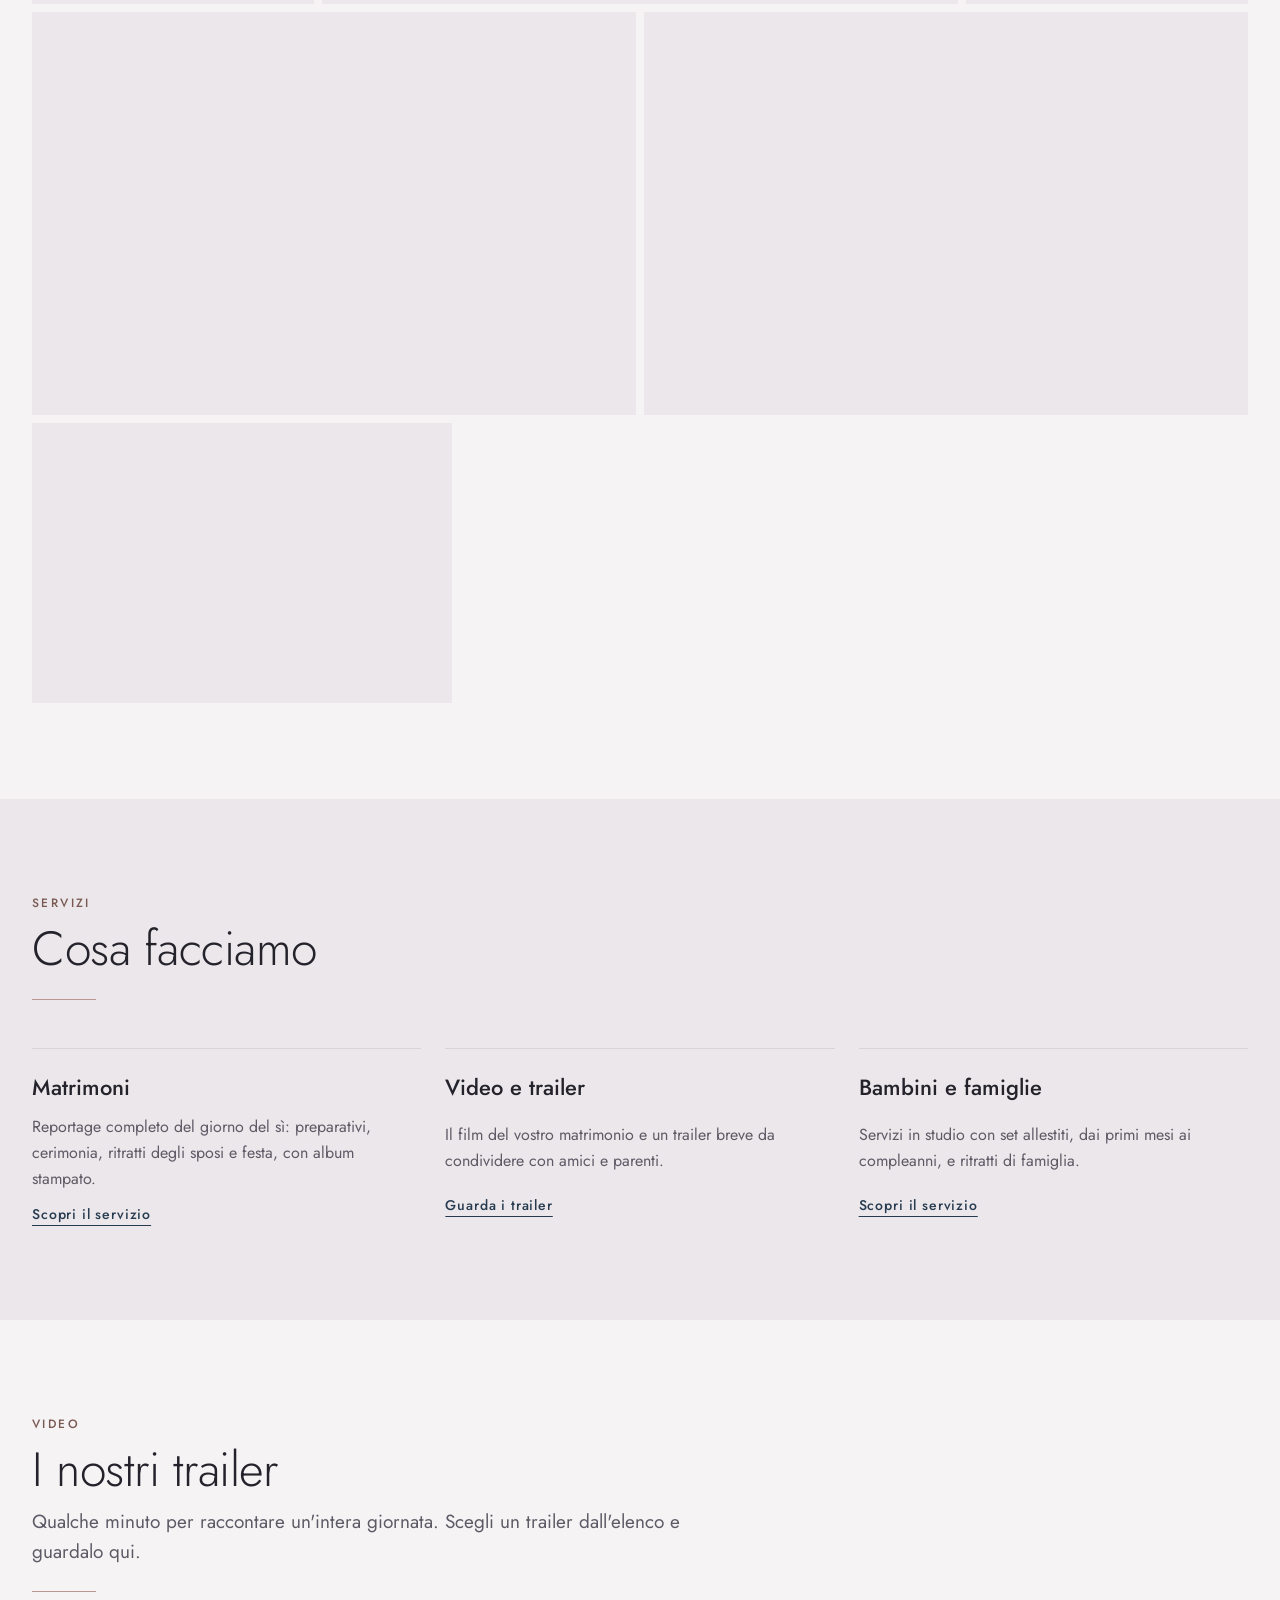
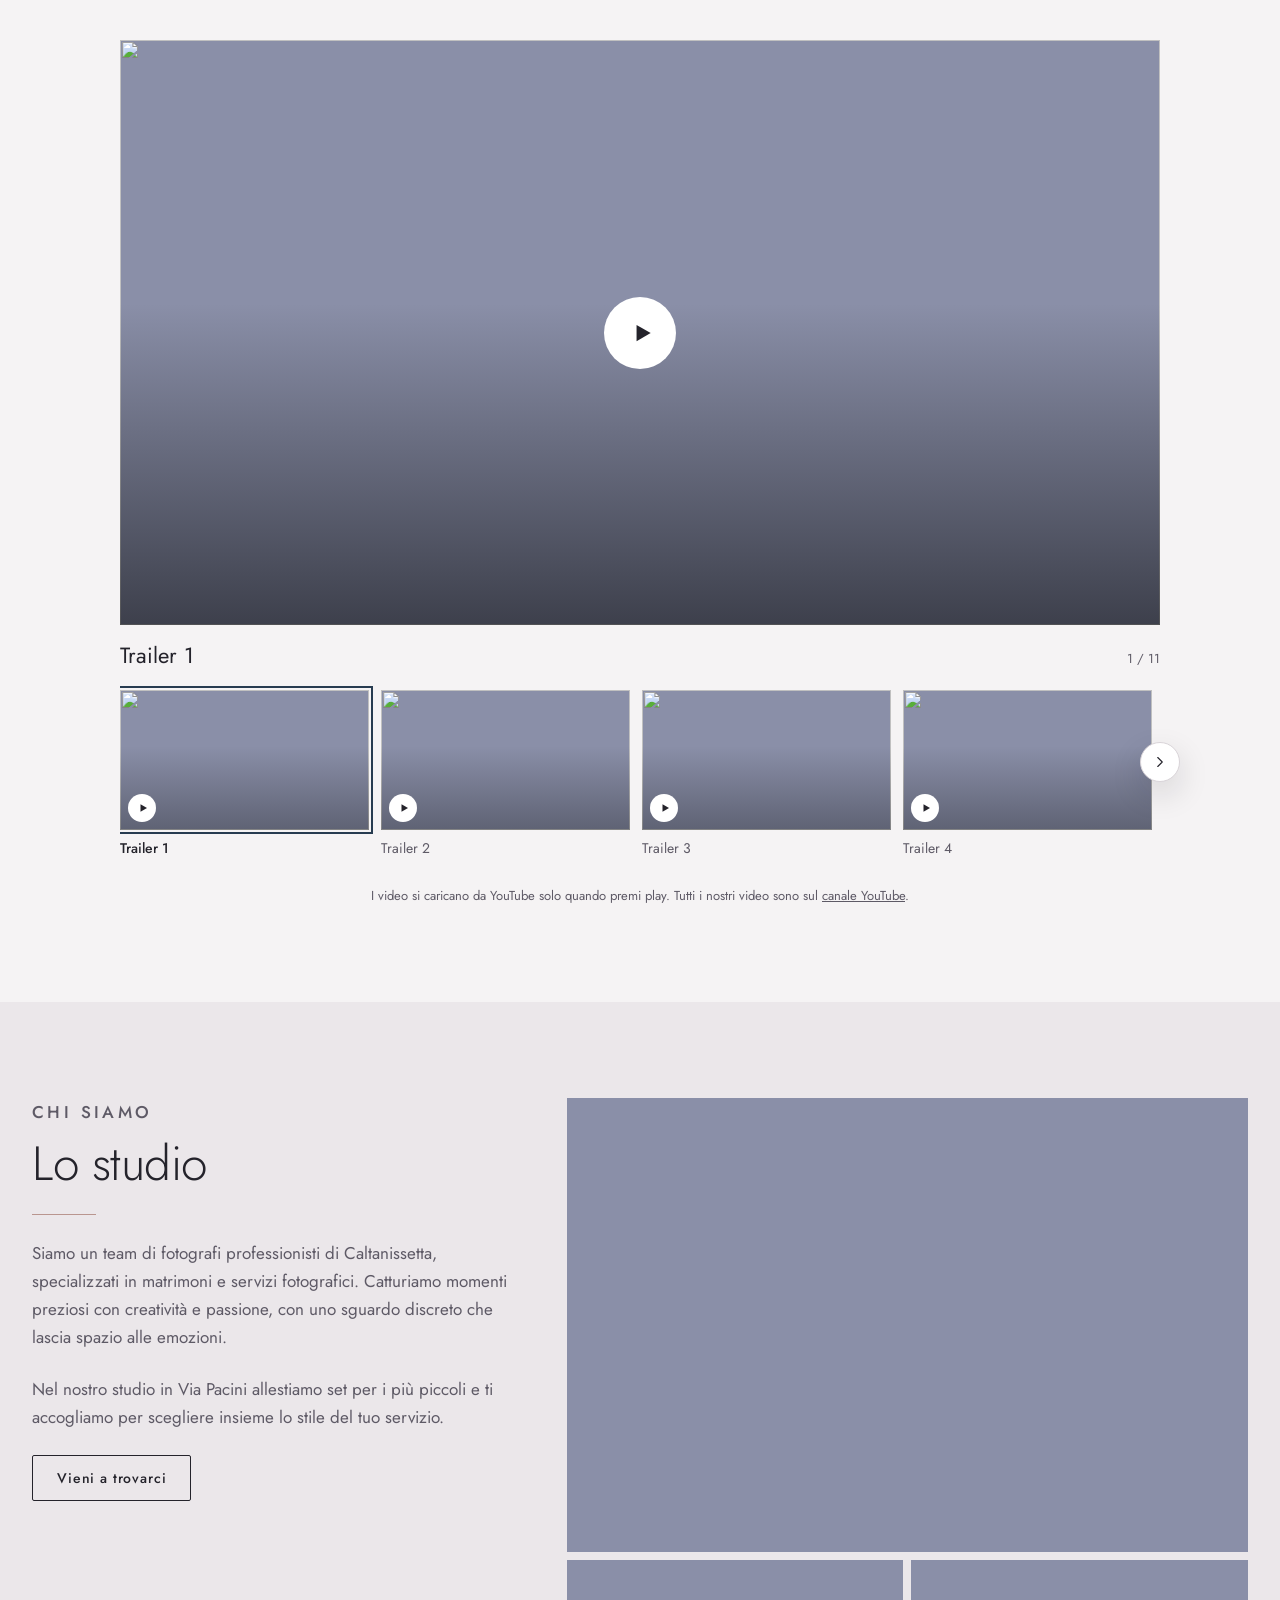
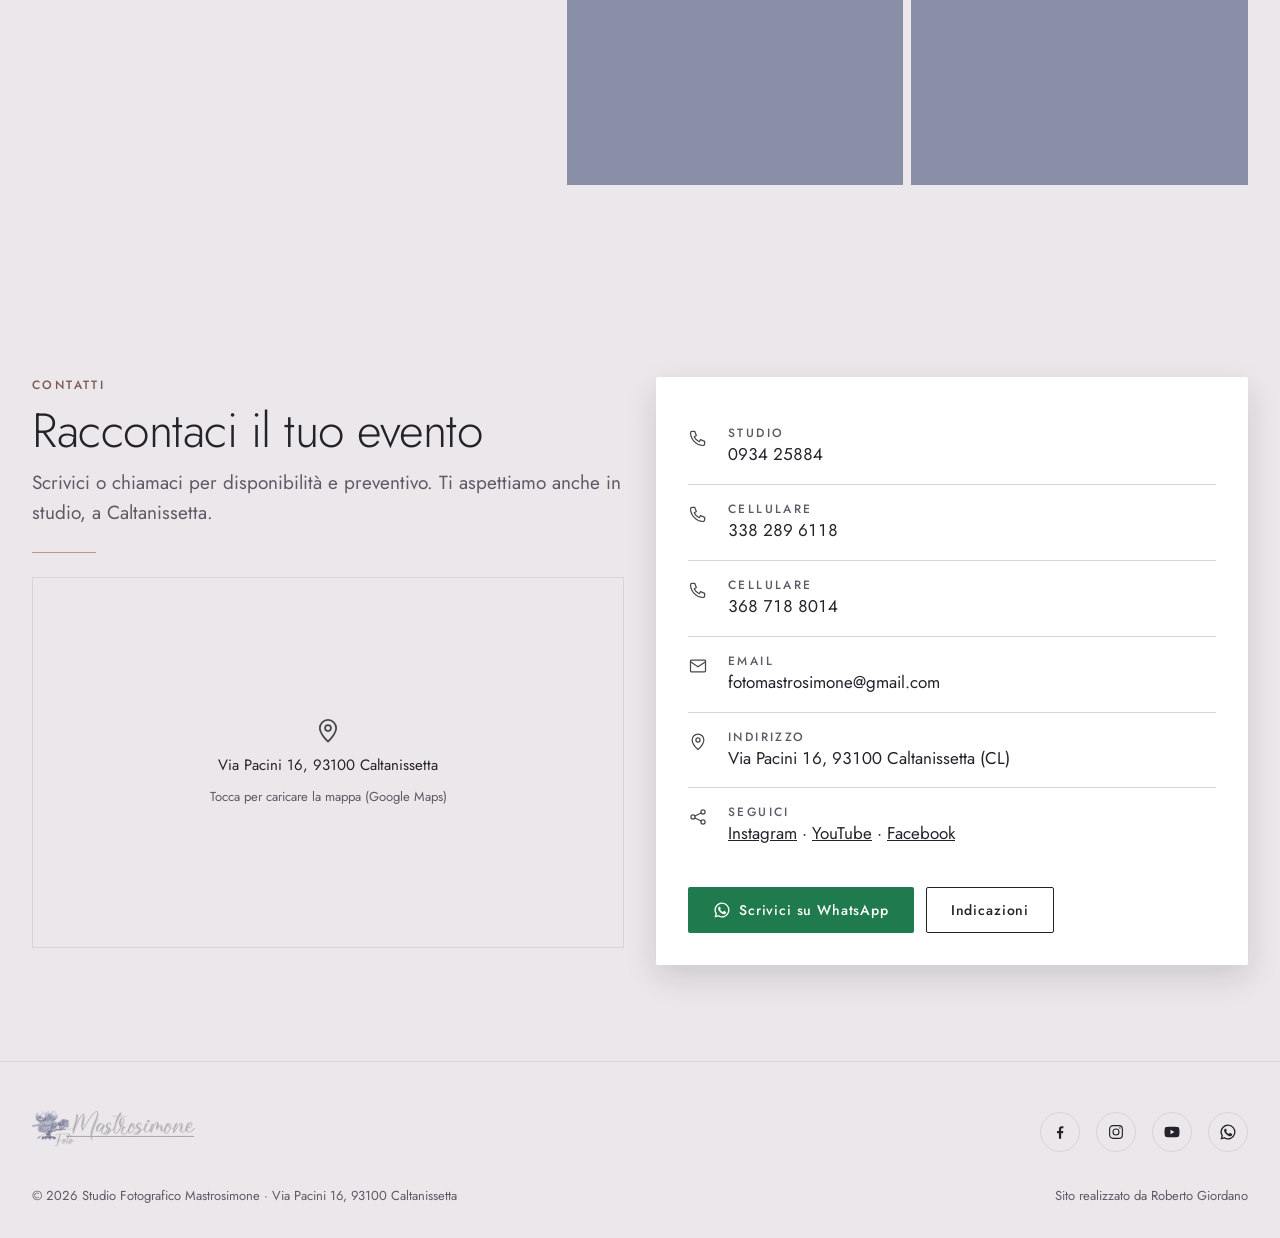
==== commit 2bb84433: "Video: player con carosello delle anteprime della playlist - Sezione Video con player grande e caros" ====
--- a/index.html
+++ b/index.html
@@ -31,6 +31,7 @@
   <link rel="preconnect" href="https://fonts.googleapis.com">
   <link rel="preconnect" href="https://fonts.gstatic.com" crossorigin>
   <link rel="preconnect" href="https://res.cloudinary.com" crossorigin>
+  <link rel="dns-prefetch" href="https://i.ytimg.com">
   <link rel="preload" as="image" href="/img/studio-7-1280.webp" imagesrcset="/img/studio-7-768.webp 768w, /img/studio-7-1280.webp 1280w, /img/studio-7-1920.webp 1920w" imagesizes="100vw" fetchpriority="high">
   <link rel="stylesheet" href="https://fonts.googleapis.com/css2?family=Jost:wght@300;400;500&display=swap">
   <link rel="stylesheet" href="/css/tokens.css">
@@ -119,15 +120,26 @@
   <header class="fm-heading">
     <p class="fm-heading__eyebrow">Video</p>
     <h2 id="video-title">I nostri trailer</h2>
-    <p class="fm-heading__lead">Qualche minuto per raccontare un'intera giornata. Usa le frecce del player per scorrere la playlist.</p>
+    <p class="fm-heading__lead">Qualche minuto per raccontare un'intera giornata. Scegli un trailer dall'elenco e guardalo qui.</p>
   </header>
-  <!-- Inserire qui l'ID della playlist YouTube (la parte dopo "list=" nel link della playlist). Vuoto = sezione nascosta. -->
-  <div class="fm-player" data-yt-playlist="PLRaZwiSmr7_g">
-    <button type="button" class="fm-video__frame" aria-label="Riproduci i trailer video su YouTube">
-      <img src="/img/video-poster.webp" alt="" width="1280" height="569" loading="lazy" decoding="async">
-      <span class="fm-video__play"><svg viewBox="0 0 24 24" fill="currentColor" aria-hidden="true"><path d="M7 4.5v15l13-7.5z"/></svg></span>
-    </button>
-    <p class="fm-player__note">Il video si carica da YouTube solo quando premi play. Tutti i nostri video sono sul <a href="https://www.youtube.com/@massimomastrosimone9468/playlists" rel="noopener" target="_blank">canale YouTube</a>.</p>
+  <!-- L'elenco dei video arriva da data/videos.json (sincronizzato ogni notte dalla playlist YouTube in data/galleries.config.json). -->
+  <div class="fm-videoplayer" data-yt-playlist="PLRaZwiSmr7_g">
+    <div class="fm-videoplayer__stage" data-video-stage>
+      <button type="button" class="fm-video__frame" data-video-play aria-label="Riproduci i trailer video su YouTube">
+        <img src="/img/video-poster.webp" alt="" width="1280" height="569" loading="lazy" decoding="async" data-video-poster>
+        <span class="fm-video__play"><svg viewBox="0 0 24 24" fill="currentColor" aria-hidden="true"><path d="M7 4.5v15l13-7.5z"/></svg></span>
+      </button>
+    </div>
+    <div class="fm-videoplayer__meta">
+      <h3 data-video-title>Trailer</h3>
+      <span class="fm-videoplayer__count fm-tabular" data-video-count></span>
+    </div>
+    <div class="fm-carousel" data-video-carousel hidden>
+      <button type="button" class="fm-carousel__btn fm-carousel__btn--prev" data-carousel-prev aria-label="Video precedenti"><svg viewBox="0 0 24 24" fill="none" stroke="currentColor" stroke-width="1.5" stroke-linecap="round" stroke-linejoin="round" aria-hidden="true"><path d="M15 6l-6 6 6 6"/></svg></button>
+      <ul class="fm-carousel__track" data-video-list aria-label="Elenco dei trailer"></ul>
+      <button type="button" class="fm-carousel__btn fm-carousel__btn--next" data-carousel-next aria-label="Altri video"><svg viewBox="0 0 24 24" fill="none" stroke="currentColor" stroke-width="1.5" stroke-linecap="round" stroke-linejoin="round" aria-hidden="true"><path d="M9 6l6 6-6 6"/></svg></button>
+    </div>
+    <p class="fm-player__note">I video si caricano da YouTube solo quando premi play. Tutti i nostri video sono sul <a href="https://www.youtube.com/@massimomastrosimone9468/playlists" rel="noopener" target="_blank">canale YouTube</a>.</p>
   </div>
 </section>
 
--- a/css/main.css
+++ b/css/main.css
@@ -189,11 +189,42 @@
 .fm-prose p { color: var(--ink-muted); max-width: var(--measure-text); }
 @media (max-width: 860px) { .fm-pagehead { padding: var(--space-16) var(--space-4) var(--space-8); } }
 
-/* Video: player unico della playlist */
-.fm-player { max-width: 1040px; margin: 0 auto; display: grid; gap: var(--space-4); }
-.fm-player iframe { width: 100%; aspect-ratio: 16 / 9; border: 0; display: block; }
+/* Video: player + carosello di anteprime */
+.fm-videoplayer { max-width: 1040px; margin: 0 auto; display: grid; gap: var(--space-4); }
+.fm-videoplayer__stage { position: relative; aspect-ratio: 16 / 9; max-width: 100%; background: #0e0f13; overflow: hidden; }
+.fm-videoplayer__stage .fm-video__frame { position: absolute; inset: 0; width: 100%; height: 100%; aspect-ratio: auto; }
+.fm-videoplayer__stage iframe { position: absolute; inset: 0; width: 100%; height: 100%; border: 0; display: block; }
+.fm-videoplayer__meta { display: flex; flex-wrap: wrap; justify-content: space-between; align-items: baseline; gap: var(--space-2) var(--space-4); }
+.fm-videoplayer__meta h3 { font: 400 22px/1.3 var(--font-sans); }
+.fm-videoplayer__count { font: 400 13px/20px var(--font-sans); color: var(--ink-muted); }
 .fm-player__note { font: 400 13px/20px var(--font-sans); color: var(--ink-muted); text-align: center; }
 .fm-player__note a { color: inherit; }
+
+.fm-carousel { position: relative; }
+.fm-carousel__track { display: grid; grid-auto-flow: column; grid-auto-columns: calc((100% - 3 * var(--space-3)) / 4); gap: var(--space-3); overflow-x: auto; overscroll-behavior-x: contain; scroll-snap-type: x mandatory; scroll-behavior: smooth; list-style: none; margin: 0; padding: var(--space-1) var(--space-1) var(--space-3); scrollbar-width: thin; scrollbar-color: var(--line) transparent; }
+.fm-carousel__track > li { scroll-snap-align: start; min-width: 0; }
+.fm-thumb { all: unset; box-sizing: border-box; display: grid; gap: var(--space-2); width: 100%; cursor: pointer; }
+.fm-thumb__img { position: relative; aspect-ratio: 16 / 9; overflow: hidden; background: var(--ardesia); }
+.fm-thumb__img img { width: 100%; height: 100%; object-fit: cover; display: block; transition: transform .5s ease; }
+.fm-thumb:hover .fm-thumb__img img { transform: scale(1.04); }
+.fm-thumb__img::after { content: ""; position: absolute; inset: 0; background: linear-gradient(to top, rgba(14, 15, 19, .35), transparent 60%); }
+.fm-thumb__icon { position: absolute; z-index: 1; left: var(--space-2); bottom: var(--space-2); width: 28px; height: 28px; border-radius: var(--radius-pill); background: var(--on-photo); color: #24232b; display: grid; place-items: center; }
+.fm-thumb__icon svg { width: 12px; height: 12px; margin-left: 2px; }
+.fm-thumb__title { font: 400 14px/20px var(--font-sans); color: var(--ink-muted); overflow: hidden; text-overflow: ellipsis; white-space: nowrap; }
+.fm-thumb[aria-current="true"] .fm-thumb__img { outline: 2px solid var(--notte); outline-offset: 2px; }
+.fm-thumb[aria-current="true"] .fm-thumb__title { color: var(--ink); font-weight: 500; }
+.fm-thumb:focus-visible .fm-thumb__img { outline: 2px solid var(--notte); outline-offset: 2px; }
+.fm-carousel__btn { position: absolute; z-index: 2; top: calc(50% - 16px); translate: 0 -50%; width: 40px; height: 40px; border-radius: var(--radius-pill); border: 1px solid var(--line); background: var(--paper-raised); color: var(--ink); display: grid; place-items: center; cursor: pointer; box-shadow: var(--shadow-lift); }
+.fm-carousel__btn svg { width: 18px; height: 18px; }
+.fm-carousel__btn--prev { left: -20px; }
+.fm-carousel__btn--next { right: -20px; }
+.fm-carousel__btn:disabled { opacity: 0; pointer-events: none; }
+@media (max-width: 1100px) { .fm-carousel__btn--prev { left: 4px; } .fm-carousel__btn--next { right: 4px; } }
+@media (max-width: 700px) {
+  .fm-carousel__track { grid-auto-columns: 62%; }
+  .fm-carousel__btn { display: none; }
+}
+@media (prefers-reduced-motion: reduce) { .fm-carousel__track { scroll-behavior: auto; } }
 
 /* Mappa facade */
 .fm-map { all: unset; position: relative; display: grid; place-items: center; aspect-ratio: 16 / 10; max-width: 100%; background: var(--paper-sunk); border: 1px solid var(--line); cursor: pointer; text-align: center; color: var(--ink); }
